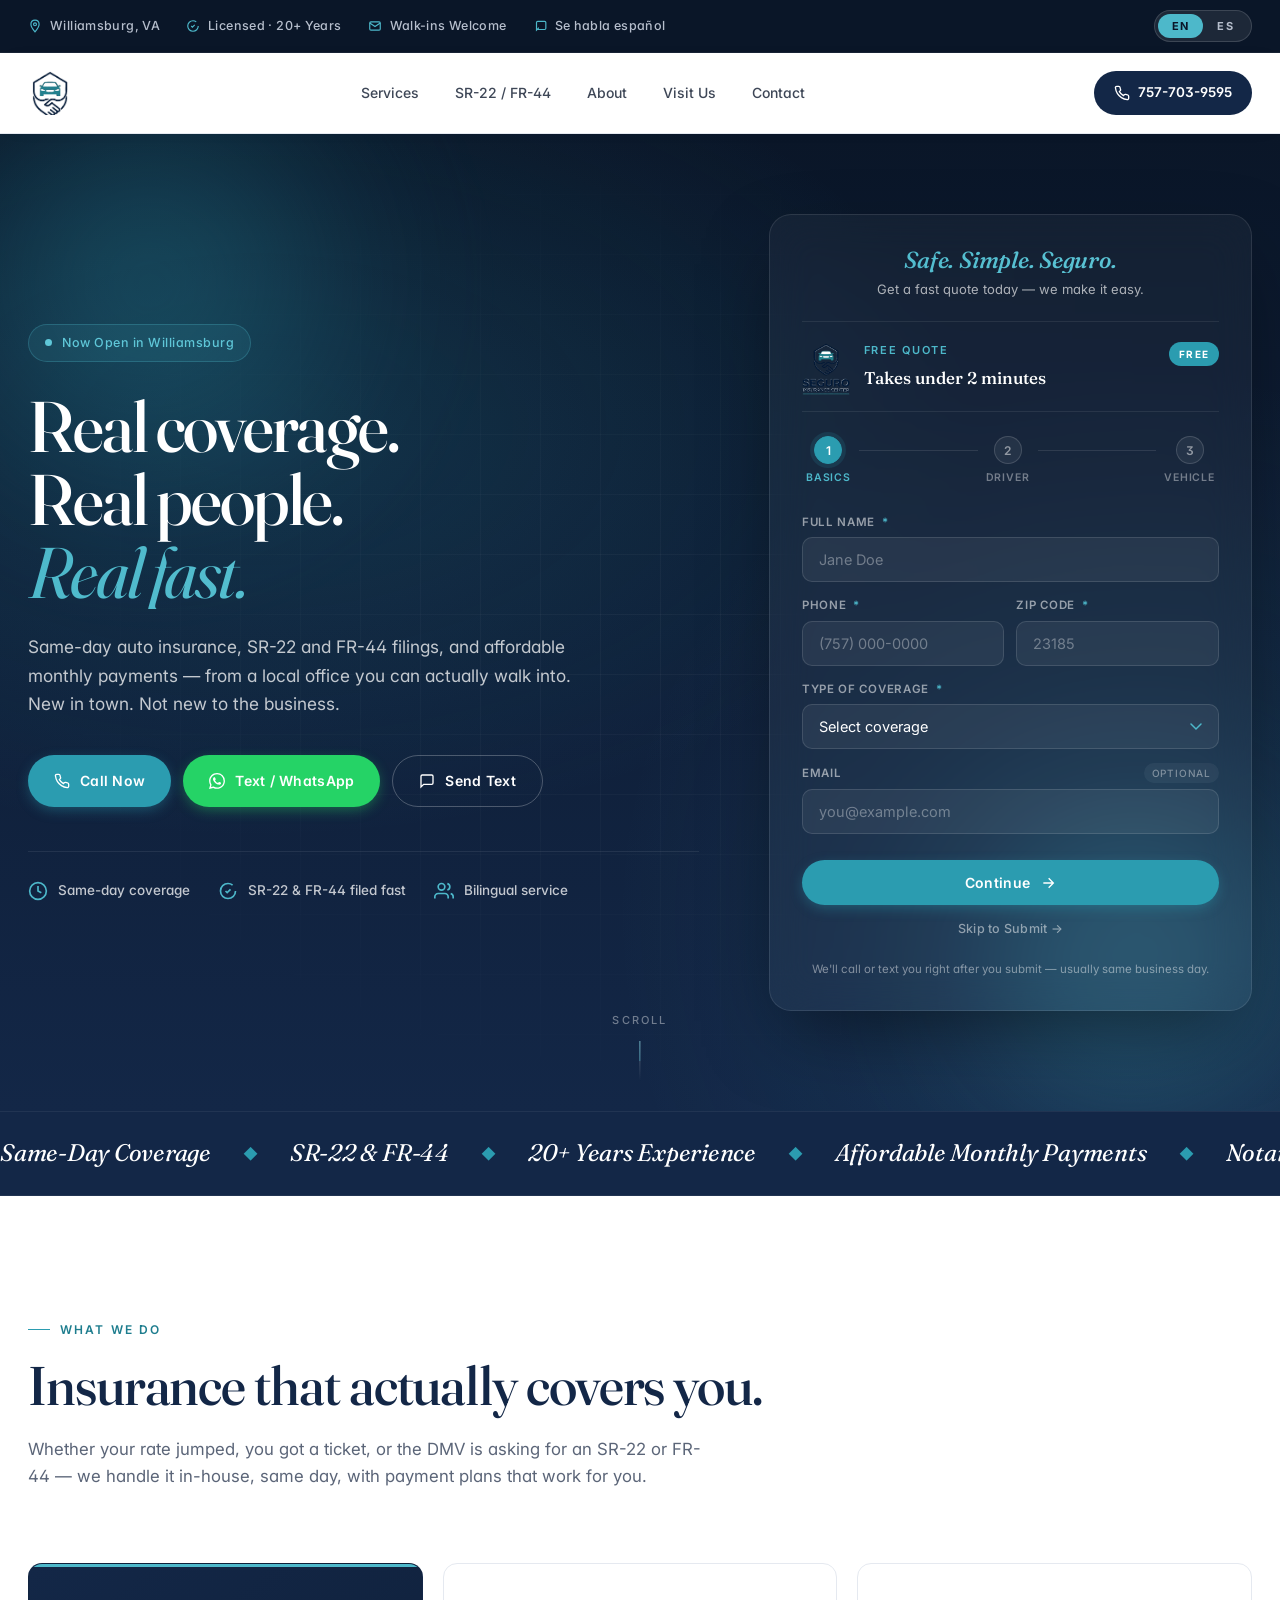
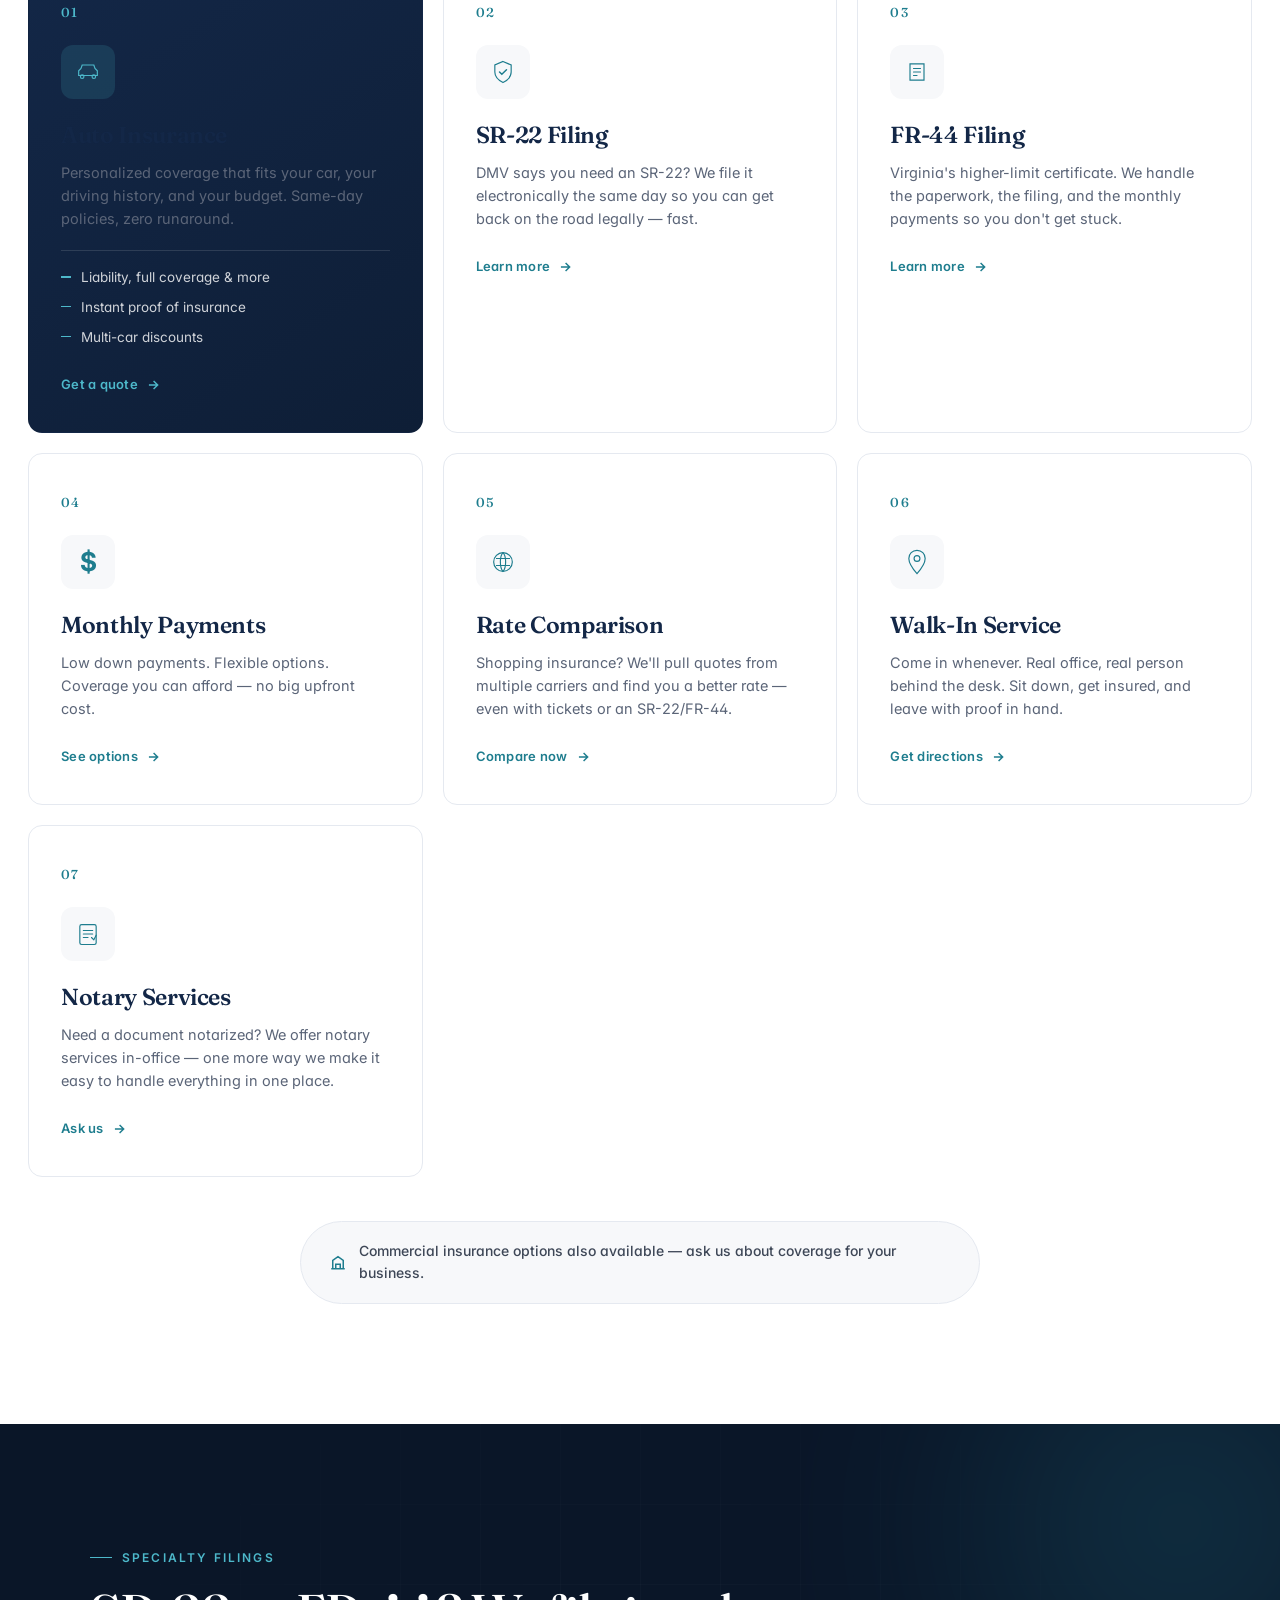
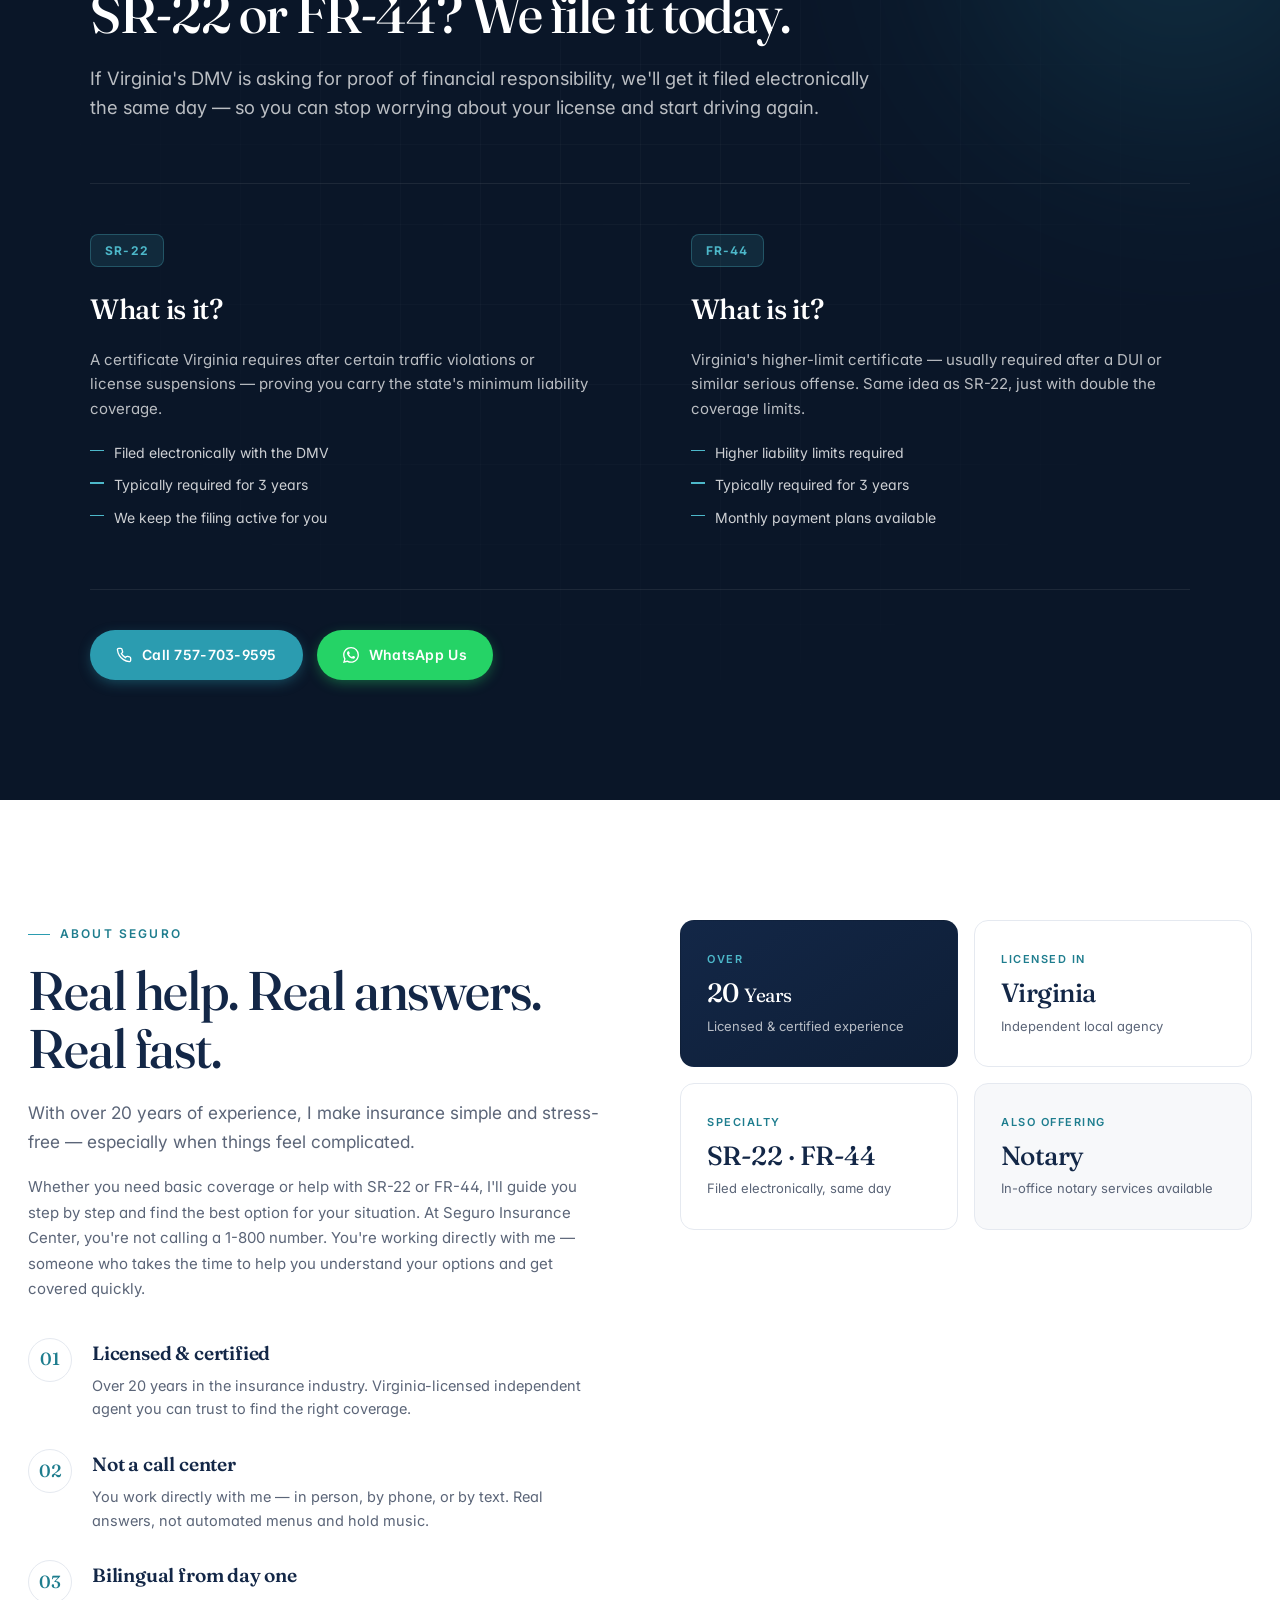
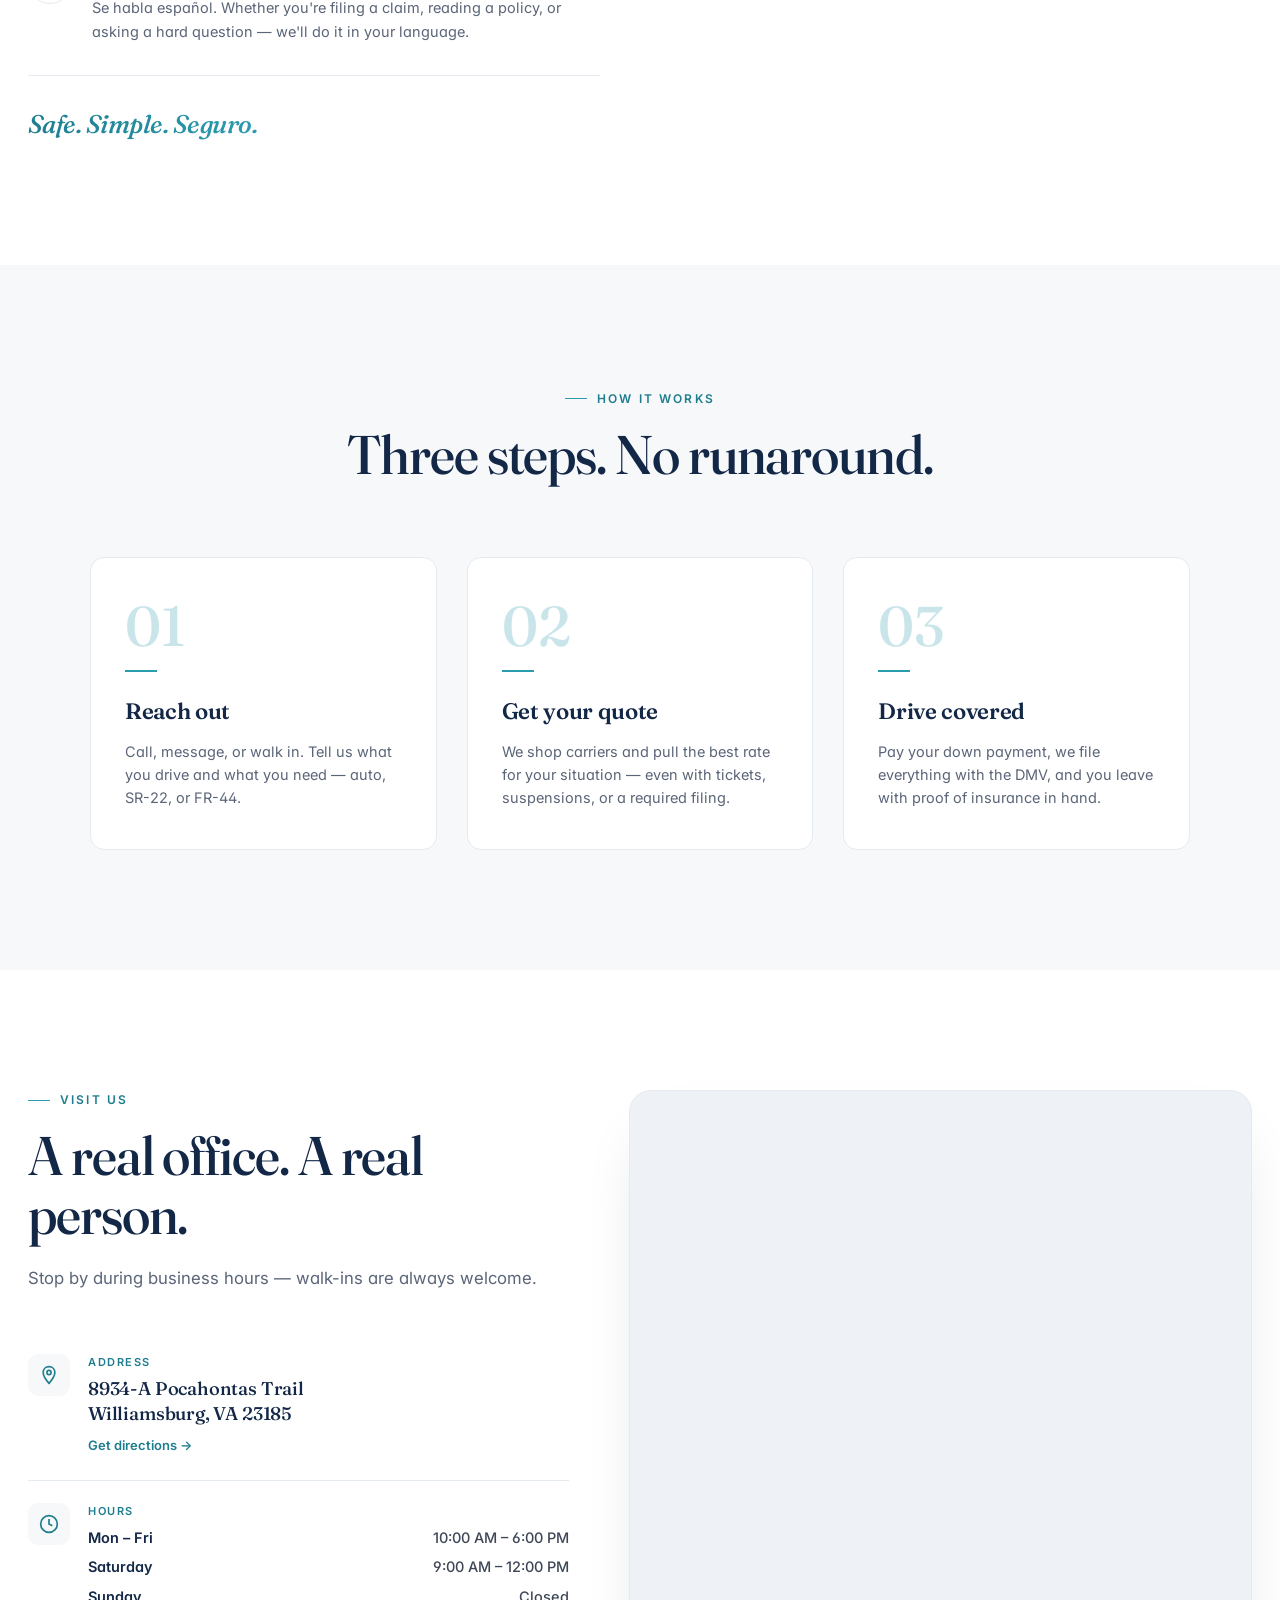
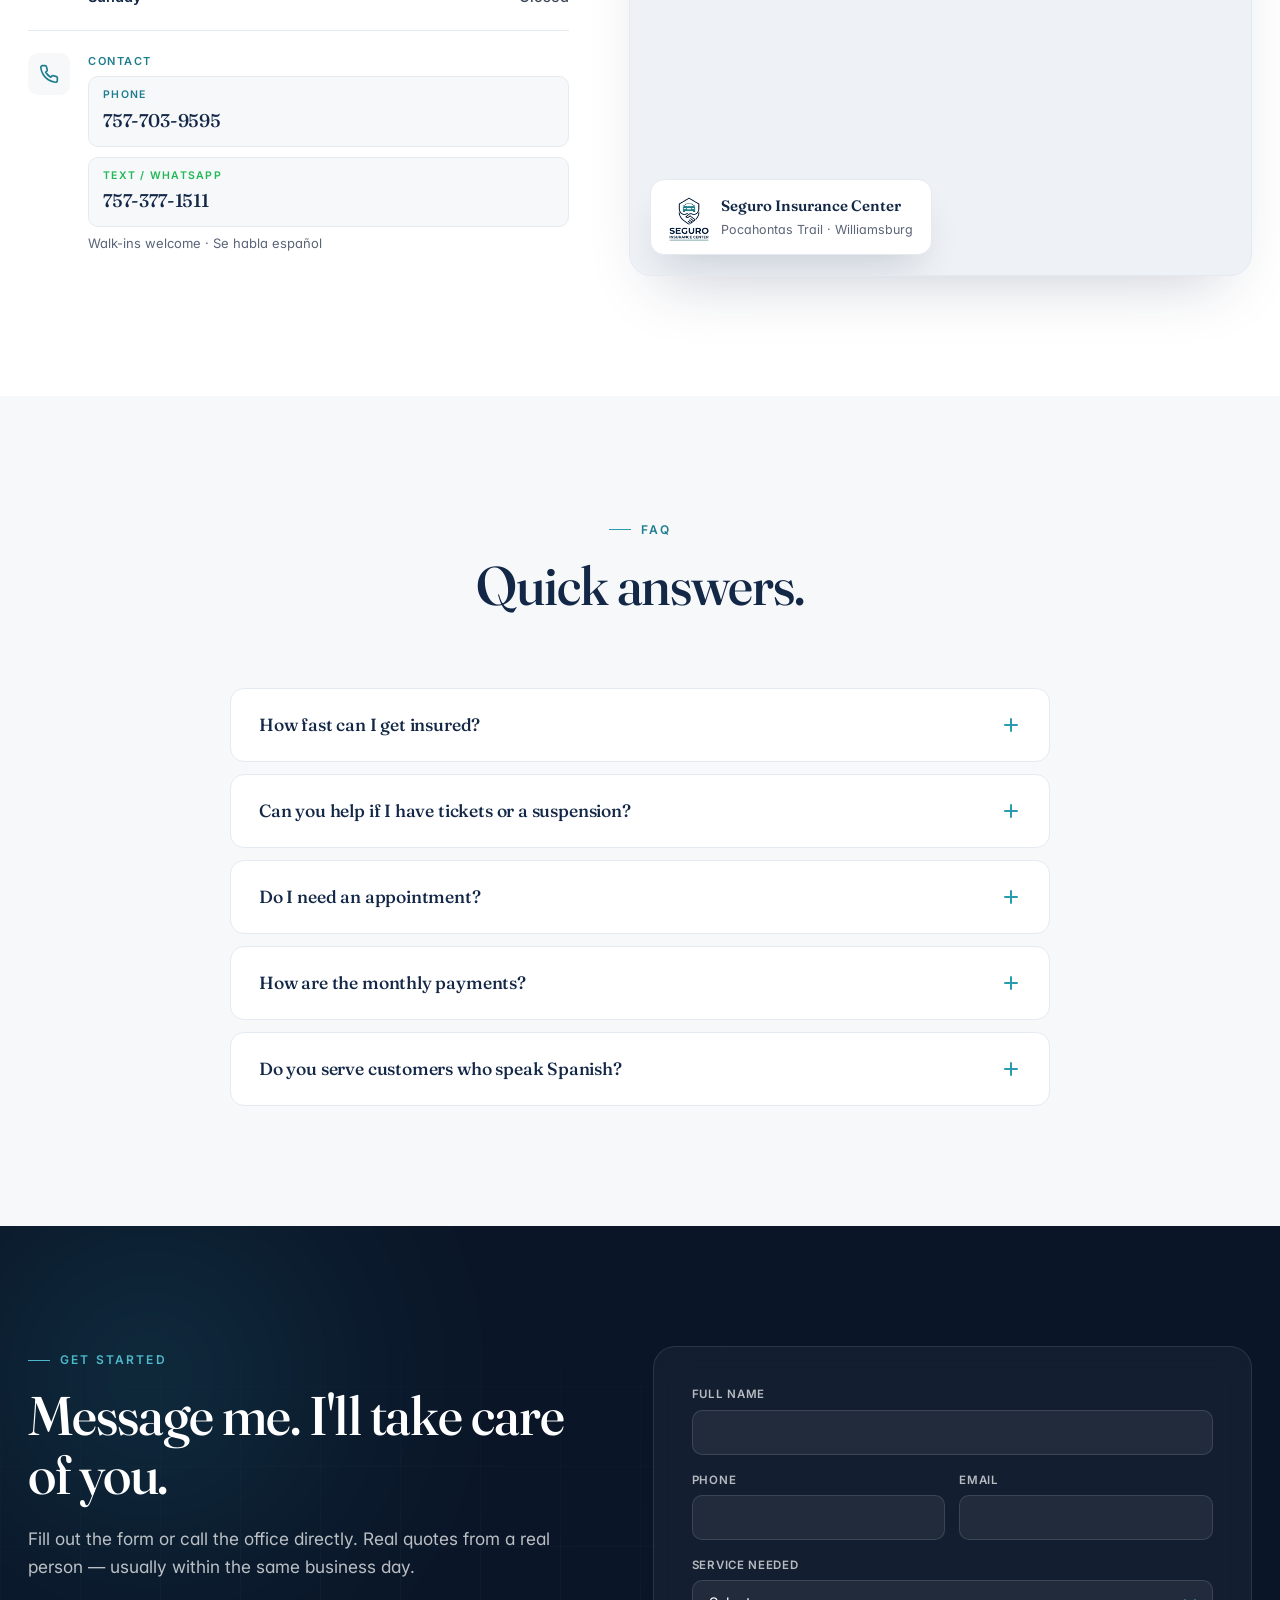
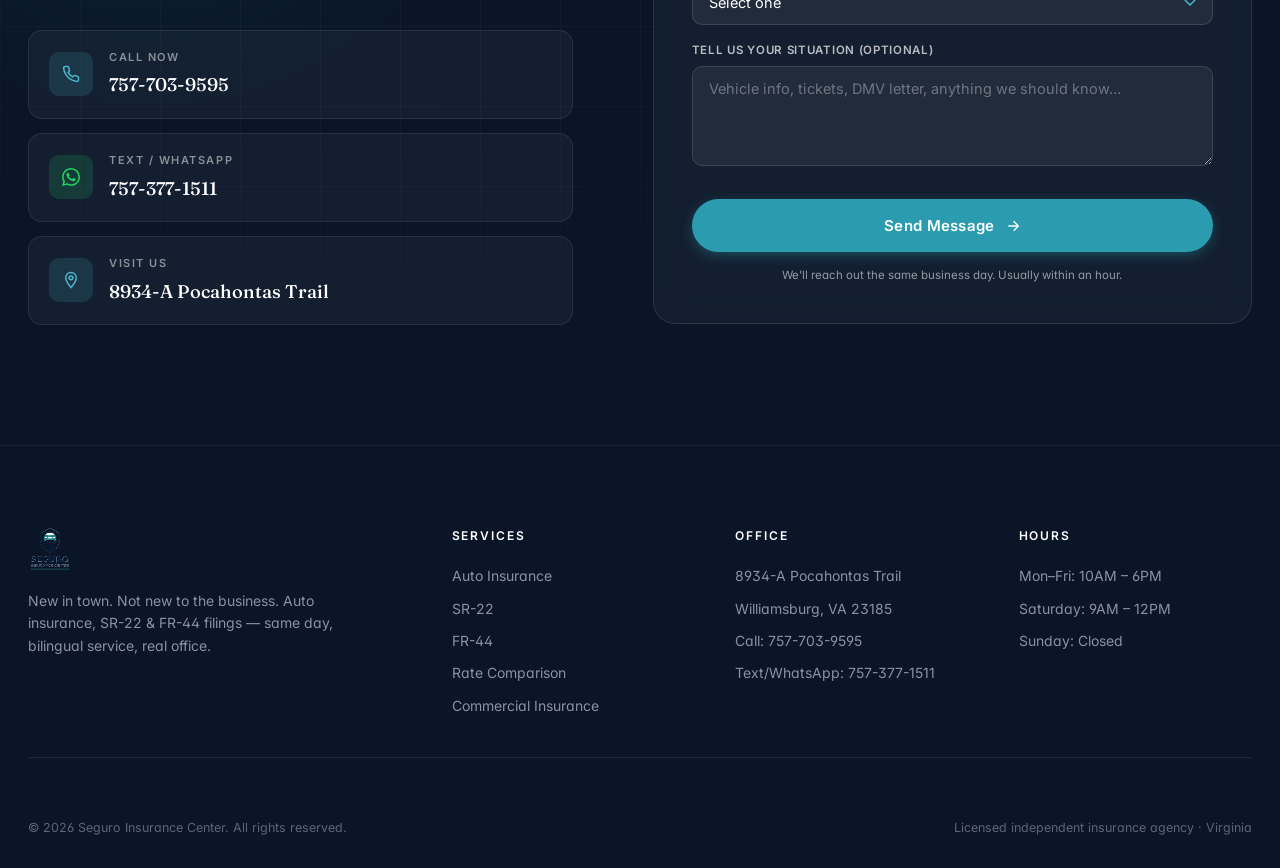
==== index.html @ 2fb7bb19 "Add files via upload" ====
<!DOCTYPE html>
<html lang="en" data-lang="en">
<head>
  <meta charset="UTF-8" />
  <meta name="viewport" content="width=device-width, initial-scale=1.0" />
  <title>Seguro Insurance Center | Williamsburg, VA — Auto Insurance, SR-22 & FR-44</title>
  <meta name="description" content="Same-day auto insurance in Williamsburg, VA. SR-22 and FR-44 filings, affordable monthly payments, bilingual service. Walk-ins welcome." />
  <link rel="preconnect" href="https://fonts.googleapis.com" />
  <link rel="preconnect" href="https://fonts.gstatic.com" crossorigin />
  <link href="https://fonts.googleapis.com/css2?family=Fraunces:opsz,wght@9..144,400;9..144,500;9..144,600;9..144,700;9..144,800&family=Inter:wght@300;400;500;600;700&display=swap" rel="stylesheet" />
  <link rel="stylesheet" href="styles.css" />
</head>
<body>

  <!-- Preloader -->
  <div class="preloader" id="preloader">
    <div class="preloader-shield">
      <img src="logo.png" alt="Seguro Insurance Center" />
    </div>
  </div>

  <!-- Top Bar -->
  <div class="topbar">
    <div class="topbar-inner">
      <div class="topbar-left">
        <span class="topbar-item">
          <svg width="14" height="14" viewBox="0 0 24 24" fill="none" stroke="currentColor" stroke-width="2"><path d="M12 2C8 2 5 5 5 9c0 5 7 13 7 13s7-8 7-13c0-4-3-7-7-7z"/><circle cx="12" cy="9" r="2.5"/></svg>
          <span data-en="Williamsburg, VA" data-es="Williamsburg, VA">Williamsburg, VA</span>
        </span>
        <span class="topbar-item topbar-hide-mobile">
          <svg width="14" height="14" viewBox="0 0 24 24" fill="none" stroke="currentColor" stroke-width="2"><path d="M9 12l2 2 4-4"/><path d="M21 12c0 5-4 9-9 9s-9-4-9-9 4-9 9-9c2 0 4 .7 5.5 2"/></svg>
          <span data-en="Licensed · 20+ Years" data-es="Licenciada · 20+ Años">Licensed · 20+ Years</span>
        </span>
        <span class="topbar-item topbar-hide-mobile">
          <svg width="14" height="14" viewBox="0 0 24 24" fill="none" stroke="currentColor" stroke-width="2"><rect x="3" y="5" width="18" height="14" rx="2"/><path d="M3 7l9 6 9-6"/></svg>
          <span data-en="Walk-ins Welcome" data-es="Atención Sin Cita">Walk-ins Welcome</span>
        </span>
        <span class="topbar-item topbar-hide-mobile">
          <svg width="14" height="14" viewBox="0 0 24 24" fill="none" stroke="currentColor" stroke-width="2"><path d="M8 10h.01M12 10h.01M16 10h.01M9 16l-3 3V6a2 2 0 012-2h12a2 2 0 012 2v10a2 2 0 01-2 2H9z"/></svg>
          <span data-en="Se habla español" data-es="English Spoken">Se habla español</span>
        </span>
      </div>
      <div class="topbar-right">
        <button class="lang-toggle" id="langToggle" aria-label="Switch language">
          <span class="lang-pill">
            <span class="lang-option active" data-lang-option="en">EN</span>
            <span class="lang-option" data-lang-option="es">ES</span>
            <span class="lang-slider"></span>
          </span>
        </button>
      </div>
    </div>
  </div>

  <!-- Navigation -->
  <nav class="nav" id="nav">
    <div class="nav-inner">
      <a href="#home" class="logo">
        <span class="logo-mark">
          <img src="logo-shield.png" alt="Seguro Insurance Center" />
        </span>
        <span class="logo-text">
          <span class="logo-primary">SEGURO</span>
          <span class="logo-secondary">INSURANCE CENTER</span>
          <span class="logo-tagline" data-en="Safe. Simple. Seguro." data-es="Seguro. Simple. Confiable.">Safe. Simple. Seguro.</span>
        </span>
      </a>

      <ul class="nav-links" id="navLinks">
        <li><a href="#services" data-en="Services" data-es="Servicios">Services</a></li>
        <li><a href="#sr22" data-en="SR-22 / FR-44" data-es="SR-22 / FR-44">SR-22 / FR-44</a></li>
        <li><a href="#about" data-en="About" data-es="Nosotros">About</a></li>
        <li><a href="#visit" data-en="Visit Us" data-es="Visítanos">Visit Us</a></li>
        <li><a href="#contact" data-en="Contact" data-es="Contacto">Contact</a></li>
      </ul>

      <div class="nav-right">
        <a href="tel:7577039595" class="nav-cta">
          <svg width="16" height="16" viewBox="0 0 24 24" fill="none" stroke="currentColor" stroke-width="2"><path d="M22 16.92v3a2 2 0 01-2.18 2 19.79 19.79 0 01-8.63-3.07 19.5 19.5 0 01-6-6 19.79 19.79 0 01-3.07-8.67A2 2 0 014.11 2h3a2 2 0 012 1.72 12.84 12.84 0 00.7 2.81 2 2 0 01-.45 2.11L8.09 9.91a16 16 0 006 6l1.27-1.27a2 2 0 012.11-.45 12.84 12.84 0 002.81.7A2 2 0 0122 16.92z"/></svg>
          <span>757-703-9595</span>
        </a>
        <button class="menu-toggle" id="menuToggle" aria-label="Toggle menu">
          <span></span><span></span><span></span>
        </button>
      </div>
    </div>
  </nav>

  <!-- Hero -->
  <section class="hero" id="home">
    <div class="hero-bg">
      <div class="hero-gradient"></div>
      <div class="hero-grid"></div>
      <div class="hero-glow hero-glow-1"></div>
      <div class="hero-glow hero-glow-2"></div>
    </div>

    <div class="hero-inner">
      <div class="hero-content">
        <div class="hero-badge reveal" data-delay="0">
          <span class="badge-dot"></span>
          <span data-en="Now Open in Williamsburg" data-es="Ya Abierto en Williamsburg">Now Open in Williamsburg</span>
        </div>

        <h1 class="hero-title reveal" data-delay="100">
          <span class="title-line" data-en="Real coverage." data-es="Cobertura real.">Real coverage.</span>
          <span class="title-line" data-en="Real people." data-es="Gente real.">Real people.</span>
          <span class="title-line title-accent" data-en="Real fast." data-es="Rápido de verdad.">Real fast.</span>
        </h1>

        <p class="hero-sub reveal" data-delay="200"
          data-en="Same-day auto insurance, SR-22 and FR-44 filings, and affordable monthly payments — from a local office you can actually walk into. New in town. Not new to the business."
          data-es="Seguro de auto el mismo día, SR-22 y FR-44, y pagos mensuales accesibles — desde una oficina local a la que puedes entrar sin cita. Nuevos en la ciudad. No nuevos en el negocio.">
          Same-day auto insurance, SR-22 and FR-44 filings, and affordable monthly payments — from a local office you can actually walk into. New in town. Not new to the business.
        </p>

        <div class="hero-actions reveal" data-delay="300">
          <a href="tel:7577039595" class="btn btn-primary">
            <svg width="16" height="16" viewBox="0 0 24 24" fill="none" stroke="currentColor" stroke-width="2"><path d="M22 16.92v3a2 2 0 01-2.18 2 19.79 19.79 0 01-8.63-3.07 19.5 19.5 0 01-6-6 19.79 19.79 0 01-3.07-8.67A2 2 0 014.11 2h3a2 2 0 012 1.72 12.84 12.84 0 00.7 2.81 2 2 0 01-.45 2.11L8.09 9.91a16 16 0 006 6l1.27-1.27a2 2 0 012.11-.45 12.84 12.84 0 002.81.7A2 2 0 0122 16.92z"/></svg>
            <span data-en="Call Now" data-es="Llámanos">Call Now</span>
          </a>
          <a href="https://wa.me/17573771511" target="_blank" rel="noopener" class="btn btn-whatsapp">
            <svg width="16" height="16" viewBox="0 0 24 24" fill="currentColor"><path d="M17.472 14.382c-.297-.149-1.758-.867-2.03-.967-.273-.099-.471-.148-.67.15-.197.297-.767.966-.94 1.164-.173.199-.347.223-.644.075-.297-.15-1.255-.463-2.39-1.475-.883-.788-1.48-1.761-1.653-2.059-.173-.297-.018-.458.13-.606.134-.133.298-.347.446-.52.149-.174.198-.298.297-.497.099-.198.05-.371-.025-.52-.075-.149-.669-1.612-.916-2.207-.242-.579-.487-.5-.669-.51a12.8 12.8 0 00-.57-.01c-.198 0-.52.074-.792.372-.272.297-1.04 1.016-1.04 2.479 0 1.462 1.065 2.875 1.213 3.074.149.198 2.096 3.2 5.077 4.487.709.306 1.262.489 1.694.625.712.227 1.36.195 1.871.118.571-.085 1.758-.719 2.006-1.413.248-.694.248-1.289.173-1.413-.074-.124-.272-.198-.57-.347m-5.421 7.403h-.004a9.87 9.87 0 01-5.031-1.378l-.361-.214-3.741.982.998-3.648-.235-.374a9.86 9.86 0 01-1.51-5.26c.001-5.45 4.436-9.884 9.888-9.884 2.64 0 5.122 1.03 6.988 2.898a9.825 9.825 0 012.893 6.994c-.003 5.45-4.437 9.884-9.885 9.884m8.413-18.297A11.815 11.815 0 0012.05 0C5.495 0 .16 5.335.157 11.892c0 2.096.547 4.142 1.588 5.945L.057 24l6.305-1.654a11.882 11.882 0 005.683 1.448h.005c6.554 0 11.89-5.335 11.893-11.893a11.821 11.821 0 00-3.48-8.413z"/></svg>
            <span data-en="Text / WhatsApp" data-es="Texto / WhatsApp">Text / WhatsApp</span>
          </a>
          <a href="sms:7573771511" class="btn btn-ghost">
            <svg width="16" height="16" viewBox="0 0 24 24" fill="none" stroke="currentColor" stroke-width="2"><path d="M21 15a2 2 0 01-2 2H7l-4 4V5a2 2 0 012-2h14a2 2 0 012 2z"/></svg>
            <span data-en="Send Text" data-es="Enviar Texto">Send Text</span>
          </a>
        </div>

        <div class="hero-trust reveal" data-delay="400">
          <div class="trust-item">
            <svg width="20" height="20" viewBox="0 0 24 24" fill="none" stroke="currentColor" stroke-width="2"><circle cx="12" cy="12" r="10"/><polyline points="12 6 12 12 16 14"/></svg>
            <span data-en="Same-day coverage" data-es="Cobertura el mismo día">Same-day coverage</span>
          </div>
          <div class="trust-item">
            <svg width="20" height="20" viewBox="0 0 24 24" fill="none" stroke="currentColor" stroke-width="2"><path d="M9 12l2 2 4-4"/><path d="M21 12c0 5-4 9-9 9s-9-4-9-9 4-9 9-9c2 0 4 .7 5.5 2"/></svg>
            <span data-en="SR-22 & FR-44 filed fast" data-es="SR-22 y FR-44 al instante">SR-22 & FR-44 filed fast</span>
          </div>
          <div class="trust-item">
            <svg width="20" height="20" viewBox="0 0 24 24" fill="none" stroke="currentColor" stroke-width="2"><path d="M17 21v-2a4 4 0 00-4-4H5a4 4 0 00-4 4v2"/><circle cx="9" cy="7" r="4"/><path d="M23 21v-2a4 4 0 00-3-3.87"/><path d="M16 3.13a4 4 0 010 7.75"/></svg>
            <span data-en="Bilingual service" data-es="Servicio bilingüe">Bilingual service</span>
          </div>
        </div>
      </div>

      <div class="hero-card reveal" data-delay="350">
        <div class="card-tagline">
          <span class="card-tagline-text" data-en="Safe. Simple. Seguro." data-es="Seguro. Simple. Confiable.">Safe. Simple. Seguro.</span>
          <span class="card-tagline-sub" data-en="Get a fast quote today — we make it easy." data-es="Cotización rápida hoy — lo hacemos fácil.">Get a fast quote today — we make it easy.</span>
        </div>

        <div class="card-header">
          <div class="card-header-left">
            <div class="card-shield">
              <img src="logo.png" alt="Seguro" />
            </div>
            <div>
              <div class="card-eyebrow" data-en="Free Quote" data-es="Cotización Gratis">Free Quote</div>
              <div class="card-title" data-en="Takes under 2 minutes" data-es="Menos de 2 minutos">Takes under 2 minutes</div>
            </div>
          </div>
          <span class="card-badge" data-en="FREE" data-es="GRATIS">FREE</span>
        </div>

        <!-- Step Indicator -->
        <div class="step-indicator">
          <div class="step-dot active" data-step="1">
            <span class="step-num">1</span>
            <span class="step-label" data-en="Basics" data-es="Básico">Basics</span>
          </div>
          <div class="step-line"></div>
          <div class="step-dot" data-step="2">
            <span class="step-num">2</span>
            <span class="step-label" data-en="Driver" data-es="Conductor">Driver</span>
          </div>
          <div class="step-line"></div>
          <div class="step-dot" data-step="3">
            <span class="step-num">3</span>
            <span class="step-label" data-en="Vehicle" data-es="Vehículo">Vehicle</span>
          </div>
        </div>

        <form class="card-form" id="quickQuote" novalidate>
          <!-- Web3Forms honeypot (must stay hidden) -->
          <input type="checkbox" name="botcheck" class="hp-field" tabindex="-1" autocomplete="off" />

          <!-- STEP 1 -->
          <div class="form-step active" data-step="1">
            <div class="form-row">
              <label>
                <span class="form-label">
                  <span data-en="Full Name" data-es="Nombre Completo">Full Name</span>
                  <span class="req">*</span>
                </span>
                <input type="text" name="name" required data-en-placeholder="Jane Doe" data-es-placeholder="Juan Pérez" placeholder="Jane Doe" />
              </label>
            </div>

            <div class="form-grid-2">
              <label>
                <span class="form-label">
                  <span data-en="Phone" data-es="Teléfono">Phone</span>
                  <span class="req">*</span>
                </span>
                <input type="tel" name="phone" required placeholder="(757) 000-0000" />
              </label>
              <label>
                <span class="form-label">
                  <span data-en="ZIP Code" data-es="Código Postal">ZIP Code</span>
                  <span class="req">*</span>
                </span>
                <input type="text" name="zip" required inputmode="numeric" maxlength="5" placeholder="23185" />
              </label>
            </div>

            <div class="form-row">
              <label>
                <span class="form-label">
                  <span data-en="Type of Coverage" data-es="Tipo de Cobertura">Type of Coverage</span>
                  <span class="req">*</span>
                </span>
                <select name="coverage" required>
                  <option value="" data-en="Select coverage" data-es="Selecciona cobertura">Select coverage</option>
                  <option value="auto" data-en="Auto Insurance" data-es="Seguro de Auto">Auto Insurance</option>
                  <option value="sr22" data-en="SR-22 Filing" data-es="Trámite SR-22">SR-22 Filing</option>
                  <option value="fr44" data-en="FR-44 Filing" data-es="Trámite FR-44">FR-44 Filing</option>
                  <option value="commercial" data-en="Commercial Insurance" data-es="Seguro Comercial">Commercial Insurance</option>
                  <option value="compare" data-en="Compare Rates" data-es="Comparar Precios">Compare Rates</option>
                </select>
              </label>
            </div>

            <div class="form-row">
              <label>
                <span class="form-label form-label-optional">
                  <span data-en="Email" data-es="Correo">Email</span>
                  <span class="opt" data-en="optional" data-es="opcional">optional</span>
                </span>
                <input type="email" name="email" placeholder="you@example.com" />
              </label>
            </div>

            <div class="form-actions">
              <button type="button" class="btn btn-primary btn-block" data-next="2">
                <span data-en="Continue" data-es="Continuar">Continue</span>
                <svg width="16" height="16" viewBox="0 0 24 24" fill="none" stroke="currentColor" stroke-width="2"><path d="M5 12h14M13 5l7 7-7 7"/></svg>
              </button>
              <button type="submit" class="btn-link" data-en="Skip to Submit →" data-es="Saltar al Final →">Skip to Submit →</button>
            </div>
          </div>

          <!-- STEP 2 -->
          <div class="form-step" data-step="2">
            <p class="step-note" data-en="Optional — helps us give you a more accurate quote." data-es="Opcional — nos ayuda a darte una cotización más precisa.">Optional — helps us give you a more accurate quote.</p>

            <div class="form-row">
              <label>
                <span class="form-label form-label-optional">
                  <span data-en="Date of Birth" data-es="Fecha de Nacimiento">Date of Birth</span>
                  <span class="opt" data-en="optional" data-es="opcional">optional</span>
                </span>
                <input type="date" name="dob" />
              </label>
            </div>

            <div class="form-row">
              <span class="form-label form-label-optional">
                <span data-en="Any tickets or accidents in the last 3 years?" data-es="¿Multas o accidentes en los últimos 3 años?">Any tickets or accidents in the last 3 years?</span>
                <span class="opt" data-en="optional" data-es="opcional">optional</span>
              </span>
              <div class="radio-group">
                <label class="radio-option">
                  <input type="radio" name="history" value="none" />
                  <span data-en="None" data-es="Ninguno">None</span>
                </label>
                <label class="radio-option">
                  <input type="radio" name="history" value="tickets" />
                  <span data-en="Tickets" data-es="Multas">Tickets</span>
                </label>
                <label class="radio-option">
                  <input type="radio" name="history" value="accident" />
                  <span data-en="Accident(s)" data-es="Accidente(s)">Accident(s)</span>
                </label>
                <label class="radio-option">
                  <input type="radio" name="history" value="both" />
                  <span data-en="Both" data-es="Ambos">Both</span>
                </label>
              </div>
            </div>

            <div class="form-actions form-actions-split">
              <button type="button" class="btn btn-ghost btn-ghost-dark" data-prev="1">
                <svg width="16" height="16" viewBox="0 0 24 24" fill="none" stroke="currentColor" stroke-width="2"><path d="M19 12H5M12 19l-7-7 7-7"/></svg>
                <span data-en="Back" data-es="Atrás">Back</span>
              </button>
              <button type="button" class="btn btn-primary" data-next="3">
                <span data-en="Continue" data-es="Continuar">Continue</span>
                <svg width="16" height="16" viewBox="0 0 24 24" fill="none" stroke="currentColor" stroke-width="2"><path d="M5 12h14M13 5l7 7-7 7"/></svg>
              </button>
            </div>
            <button type="submit" class="btn-link btn-link-center" data-en="Skip to Submit →" data-es="Saltar al Final →">Skip to Submit →</button>
          </div>

          <!-- STEP 3 -->
          <div class="form-step" data-step="3">
            <p class="step-note" data-en="Optional — if you have this ready, great. If not, we'll grab it on the call." data-es="Opcional — si lo tienes a mano, genial. Si no, lo tomamos en la llamada.">Optional — if you have this ready, great. If not, we'll grab it on the call.</p>

            <div class="form-grid-2">
              <label>
                <span class="form-label form-label-optional">
                  <span data-en="Year" data-es="Año">Year</span>
                  <span class="opt" data-en="optional" data-es="opcional">optional</span>
                </span>
                <input type="text" name="year" placeholder="2020" maxlength="4" inputmode="numeric" />
              </label>
              <label>
                <span class="form-label form-label-optional">
                  <span data-en="Make" data-es="Marca">Make</span>
                  <span class="opt" data-en="optional" data-es="opcional">optional</span>
                </span>
                <input type="text" name="make" placeholder="Toyota" />
              </label>
            </div>

            <div class="form-row">
              <label>
                <span class="form-label form-label-optional">
                  <span data-en="Model" data-es="Modelo">Model</span>
                  <span class="opt" data-en="optional" data-es="opcional">optional</span>
                </span>
                <input type="text" name="model" placeholder="Camry" />
              </label>
            </div>

            <div class="form-row">
              <label>
                <span class="form-label form-label-optional">
                  <span data-en="VIN (if preferred)" data-es="VIN (si prefieres)">VIN (if preferred)</span>
                  <span class="opt" data-en="optional" data-es="opcional">optional</span>
                </span>
                <input type="text" name="vin" placeholder="17 characters" maxlength="17" />
              </label>
            </div>

            <div class="form-row">
              <label>
                <span class="form-label form-label-optional">
                  <span data-en="Other Household Drivers" data-es="Otros Conductores del Hogar">Other Household Drivers</span>
                  <span class="opt" data-en="optional" data-es="opcional">optional</span>
                </span>
                <input type="text" name="drivers" data-en-placeholder="e.g. spouse, 2 teen drivers" data-es-placeholder="ej. esposa, 2 conductores jóvenes" placeholder="e.g. spouse, 2 teen drivers" />
              </label>
            </div>

            <div class="form-actions form-actions-split">
              <button type="button" class="btn btn-ghost btn-ghost-dark" data-prev="2">
                <svg width="16" height="16" viewBox="0 0 24 24" fill="none" stroke="currentColor" stroke-width="2"><path d="M19 12H5M12 19l-7-7 7-7"/></svg>
                <span data-en="Back" data-es="Atrás">Back</span>
              </button>
              <button type="submit" class="btn btn-primary">
                <span data-en="Send My Quote" data-es="Enviar Cotización">Send My Quote</span>
                <svg width="16" height="16" viewBox="0 0 24 24" fill="none" stroke="currentColor" stroke-width="2"><path d="M5 12h14M13 5l7 7-7 7"/></svg>
              </button>
            </div>
          </div>

          <p class="form-note" data-en="We'll call or text you right after you submit — usually same business day." data-es="Te llamamos o enviamos mensaje al instante — usualmente el mismo día hábil.">We'll call or text you right after you submit — usually same business day.</p>
        </form>
      </div>
    </div>

    <div class="hero-scroll">
      <span data-en="Scroll" data-es="Desliza">Scroll</span>
      <span class="scroll-line"></span>
    </div>
  </section>

  <!-- Marquee -->
  <div class="marquee">
    <div class="marquee-track">
      <span class="marquee-item"><span data-en="Same-Day Coverage" data-es="Cobertura El Mismo Día">Same-Day Coverage</span></span>
      <span class="marquee-dot">◆</span>
      <span class="marquee-item"><span data-en="SR-22 & FR-44" data-es="SR-22 y FR-44">SR-22 & FR-44</span></span>
      <span class="marquee-dot">◆</span>
      <span class="marquee-item"><span data-en="20+ Years Experience" data-es="20+ Años de Experiencia">20+ Years Experience</span></span>
      <span class="marquee-dot">◆</span>
      <span class="marquee-item"><span data-en="Affordable Monthly Payments" data-es="Pagos Mensuales Accesibles">Affordable Monthly Payments</span></span>
      <span class="marquee-dot">◆</span>
      <span class="marquee-item"><span data-en="Notary Services" data-es="Servicios de Notaría">Notary Services</span></span>
      <span class="marquee-dot">◆</span>
      <span class="marquee-item"><span data-en="Walk-Ins Welcome" data-es="Atención Sin Cita">Walk-Ins Welcome</span></span>
      <span class="marquee-dot">◆</span>
      <span class="marquee-item"><span data-en="Se Habla Español" data-es="Se Habla Español">Se Habla Español</span></span>
      <span class="marquee-dot">◆</span>
      <span class="marquee-item"><span data-en="Same-Day Coverage" data-es="Cobertura El Mismo Día">Same-Day Coverage</span></span>
      <span class="marquee-dot">◆</span>
      <span class="marquee-item"><span data-en="SR-22 & FR-44" data-es="SR-22 y FR-44">SR-22 & FR-44</span></span>
      <span class="marquee-dot">◆</span>
      <span class="marquee-item"><span data-en="20+ Years Experience" data-es="20+ Años de Experiencia">20+ Years Experience</span></span>
      <span class="marquee-dot">◆</span>
      <span class="marquee-item"><span data-en="Affordable Monthly Payments" data-es="Pagos Mensuales Accesibles">Affordable Monthly Payments</span></span>
      <span class="marquee-dot">◆</span>
      <span class="marquee-item"><span data-en="Notary Services" data-es="Servicios de Notaría">Notary Services</span></span>
      <span class="marquee-dot">◆</span>
      <span class="marquee-item"><span data-en="Walk-Ins Welcome" data-es="Atención Sin Cita">Walk-Ins Welcome</span></span>
      <span class="marquee-dot">◆</span>
    </div>
  </div>

  <!-- Services -->
  <section class="services" id="services">
    <div class="container">
      <div class="section-head">
        <span class="eyebrow" data-en="What We Do" data-es="Lo Que Hacemos">What We Do</span>
        <h2 class="section-title" data-en="Insurance that actually covers you." data-es="Seguro que sí te cubre.">Insurance that actually covers you.</h2>
        <p class="section-sub"
          data-en="Whether your rate jumped, you got a ticket, or the DMV is asking for an SR-22 or FR-44 — we handle it in-house, same day, with payment plans that work for you."
          data-es="Si te subió el precio, te dieron una multa, o el DMV te pide un SR-22 o FR-44 — lo hacemos aquí mismo, el mismo día, con planes de pago que te funcionan.">
          Whether your rate jumped, you got a ticket, or the DMV is asking for an SR-22 or FR-44 — we handle it in-house, same day, with payment plans that work for you.
        </p>
      </div>

      <div class="services-grid">
        <article class="service-card service-card-featured">
          <div class="service-number">01</div>
          <div class="service-icon">
            <svg viewBox="0 0 48 48" fill="none"><path d="M8 30 L8 22 L12 18 L14 12 L34 12 L36 18 L40 22 L40 30 Z" stroke="currentColor" stroke-width="2" fill="none"/><circle cx="14" cy="32" r="3" stroke="currentColor" stroke-width="2"/><circle cx="34" cy="32" r="3" stroke="currentColor" stroke-width="2"/></svg>
          </div>
          <h3 data-en="Auto Insurance" data-es="Seguro de Auto">Auto Insurance</h3>
          <p data-en="Personalized coverage that fits your car, your driving history, and your budget. Same-day policies, zero runaround." data-es="Cobertura personalizada para tu auto, tu historial y tu presupuesto. Pólizas el mismo día, sin vueltas.">Personalized coverage that fits your car, your driving history, and your budget. Same-day policies, zero runaround.</p>
          <ul class="service-list">
            <li data-en="Liability, full coverage & more" data-es="Responsabilidad, cobertura completa y más">Liability, full coverage & more</li>
            <li data-en="Instant proof of insurance" data-es="Comprobante al instante">Instant proof of insurance</li>
            <li data-en="Multi-car discounts" data-es="Descuentos por varios autos">Multi-car discounts</li>
          </ul>
          <a href="#contact" class="service-link">
            <span data-en="Get a quote" data-es="Cotizar">Get a quote</span>
            <svg width="14" height="14" viewBox="0 0 24 24" fill="none" stroke="currentColor" stroke-width="2.5"><path d="M5 12h14M13 5l7 7-7 7"/></svg>
          </a>
        </article>

        <article class="service-card">
          <div class="service-number">02</div>
          <div class="service-icon">
            <svg viewBox="0 0 48 48" fill="none"><path d="M24 6 L38 12 V24 C38 32 32 38 24 42 C16 38 10 32 10 24 V12 Z" stroke="currentColor" stroke-width="2" fill="none"/><path d="M18 24 L22 28 L30 20" stroke="currentColor" stroke-width="2.5" stroke-linecap="round"/></svg>
          </div>
          <h3 data-en="SR-22 Filing" data-es="Trámite SR-22">SR-22 Filing</h3>
          <p data-en="DMV says you need an SR-22? We file it electronically the same day so you can get back on the road legally — fast." data-es="¿El DMV te pide un SR-22? Lo tramitamos electrónicamente el mismo día para que vuelvas a manejar legal — rápido.">DMV says you need an SR-22? We file it electronically the same day so you can get back on the road legally — fast.</p>
          <a href="#sr22" class="service-link">
            <span data-en="Learn more" data-es="Más info">Learn more</span>
            <svg width="14" height="14" viewBox="0 0 24 24" fill="none" stroke="currentColor" stroke-width="2.5"><path d="M5 12h14M13 5l7 7-7 7"/></svg>
          </a>
        </article>

        <article class="service-card">
          <div class="service-number">03</div>
          <div class="service-icon">
            <svg viewBox="0 0 48 48" fill="none"><path d="M12 10 H36 V38 H12 Z" stroke="currentColor" stroke-width="2" fill="none"/><path d="M18 18 H30 M18 24 H30 M18 30 H24" stroke="currentColor" stroke-width="2" stroke-linecap="round"/></svg>
          </div>
          <h3 data-en="FR-44 Filing" data-es="Trámite FR-44">FR-44 Filing</h3>
          <p data-en="Virginia's higher-limit certificate. We handle the paperwork, the filing, and the monthly payments so you don't get stuck." data-es="El certificado de límites más altos de Virginia. Nos encargamos de los papeles, el trámite y los pagos mensuales para que no te atrases.">Virginia's higher-limit certificate. We handle the paperwork, the filing, and the monthly payments so you don't get stuck.</p>
          <a href="#sr22" class="service-link">
            <span data-en="Learn more" data-es="Más info">Learn more</span>
            <svg width="14" height="14" viewBox="0 0 24 24" fill="none" stroke="currentColor" stroke-width="2.5"><path d="M5 12h14M13 5l7 7-7 7"/></svg>
          </a>
        </article>

        <article class="service-card">
          <div class="service-number">04</div>
          <div style="width:54px;height:54px;background:#f7f8fa;border-radius:12px;display:flex;align-items:center;justify-content:center;margin-bottom:22px;font-family:'Inter',sans-serif;font-size:26px;font-weight:700;color:#1E7D8E;">$</div>
          <h3 data-en="Monthly Payments" data-es="Pagos Mensuales">Monthly Payments</h3>
          <p data-en="Low down payments. Flexible options. Coverage you can afford — no big upfront cost." data-es="Enganches bajos. Opciones flexibles. Cobertura que puedes pagar — sin costo inicial grande.">Low down payments. Flexible options. Coverage you can afford — no big upfront cost.</p>
          <a href="#contact" class="service-link">
            <span data-en="See options" data-es="Ver opciones">See options</span>
            <svg width="14" height="14" viewBox="0 0 24 24" fill="none" stroke="currentColor" stroke-width="2.5"><path d="M5 12h14M13 5l7 7-7 7"/></svg>
          </a>
        </article>

        <article class="service-card">
          <div class="service-number">05</div>
          <div class="service-icon">
            <svg viewBox="0 0 48 48" fill="none"><circle cx="24" cy="24" r="16" stroke="currentColor" stroke-width="2" fill="none"/><path d="M12 18 H36 M12 30 H36 M24 8 C18 14 18 34 24 40 C30 34 30 14 24 8" stroke="currentColor" stroke-width="2" fill="none"/></svg>
          </div>
          <h3 data-en="Rate Comparison" data-es="Comparar Precios">Rate Comparison</h3>
          <p data-en="Shopping insurance? We'll pull quotes from multiple carriers and find you a better rate — even with tickets or an SR-22/FR-44." data-es="¿Buscando seguro? Comparamos varias compañías y te conseguimos mejor precio — aunque tengas multas o SR-22/FR-44.">Shopping insurance? We'll pull quotes from multiple carriers and find you a better rate — even with tickets or an SR-22/FR-44.</p>
          <a href="#contact" class="service-link">
            <span data-en="Compare now" data-es="Comparar">Compare now</span>
            <svg width="14" height="14" viewBox="0 0 24 24" fill="none" stroke="currentColor" stroke-width="2.5"><path d="M5 12h14M13 5l7 7-7 7"/></svg>
          </a>
        </article>

        <article class="service-card">
          <div class="service-number">06</div>
          <div class="service-icon">
            <svg viewBox="0 0 48 48" fill="none"><path d="M24 4 C16 4 10 10 10 18 C10 28 24 44 24 44 C24 44 38 28 38 18 C38 10 32 4 24 4 Z" stroke="currentColor" stroke-width="2" fill="none"/><circle cx="24" cy="18" r="5" stroke="currentColor" stroke-width="2"/></svg>
          </div>
          <h3 data-en="Walk-In Service" data-es="Servicio Sin Cita">Walk-In Service</h3>
          <p data-en="Come in whenever. Real office, real person behind the desk. Sit down, get insured, and leave with proof in hand." data-es="Ven cuando quieras. Oficina real, persona real atendiendo. Siéntate, asegúrate y sal con comprobante en mano.">Come in whenever. Real office, real person behind the desk. Sit down, get insured, and leave with proof in hand.</p>
          <a href="#visit" class="service-link">
            <span data-en="Get directions" data-es="Cómo llegar">Get directions</span>
            <svg width="14" height="14" viewBox="0 0 24 24" fill="none" stroke="currentColor" stroke-width="2.5"><path d="M5 12h14M13 5l7 7-7 7"/></svg>
          </a>
        </article>
        <article class="service-card">
          <div class="service-number">07</div>
          <div class="service-icon">
            <svg viewBox="0 0 48 48" fill="none"><rect x="10" y="8" width="28" height="34" rx="3" stroke="currentColor" stroke-width="2" fill="none"/><path d="M16 18 H32 M16 24 H32 M16 30 H24" stroke="currentColor" stroke-width="2" stroke-linecap="round"/><path d="M30 30 L34 34 L38 26" stroke="currentColor" stroke-width="2" stroke-linecap="round" stroke-linejoin="round"/></svg>
          </div>
          <h3 data-en="Notary Services" data-es="Servicios de Notaría">Notary Services</h3>
          <p data-en="Need a document notarized? We offer notary services in-office — one more way we make it easy to handle everything in one place." data-es="¿Necesitas notarizar un documento? Ofrecemos servicios de notaría en la oficina — una forma más de facilitarte todo en un solo lugar.">Need a document notarized? We offer notary services in-office — one more way we make it easy to handle everything in one place.</p>
          <a href="#contact" class="service-link">
            <span data-en="Ask us" data-es="Pregúntanos">Ask us</span>
            <svg width="14" height="14" viewBox="0 0 24 24" fill="none" stroke="currentColor" stroke-width="2.5"><path d="M5 12h14M13 5l7 7-7 7"/></svg>
          </a>
        </article>
      </div>

      <div class="services-note">
        <svg width="18" height="18" viewBox="0 0 24 24" fill="none" stroke="currentColor" stroke-width="2"><path d="M3 21h18M5 21V10l7-5 7 5v11M9 21v-6h6v6"/></svg>
        <span data-en="Commercial insurance options also available — ask us about coverage for your business." data-es="También ofrecemos seguro comercial — pregúntanos por la cobertura para tu negocio.">Commercial insurance options also available — ask us about coverage for your business.</span>
      </div>
    </div>
  </section>

  <!-- SR-22 / FR-44 Deep Dive -->
  <section class="sr22" id="sr22">
    <div class="sr22-bg">
      <div class="sr22-grid"></div>
    </div>
    <div class="container">
      <div class="sr22-inner">
        <div class="sr22-content">
          <span class="eyebrow eyebrow-light" data-en="Specialty Filings" data-es="Trámites Especiales">Specialty Filings</span>
          <h2 class="section-title section-title-light"
            data-en="SR-22 or FR-44? We file it today."
            data-es="¿SR-22 o FR-44? Lo tramitamos hoy.">
            SR-22 or FR-44? We file it today.
          </h2>
          <p class="sr22-lead"
            data-en="If Virginia's DMV is asking for proof of financial responsibility, we'll get it filed electronically the same day — so you can stop worrying about your license and start driving again."
            data-es="Si el DMV de Virginia te pide comprobante de responsabilidad financiera, lo tramitamos electrónicamente el mismo día — para que dejes de preocuparte por tu licencia y vuelvas a manejar.">
            If Virginia's DMV is asking for proof of financial responsibility, we'll get it filed electronically the same day — so you can stop worrying about your license and start driving again.
          </p>

          <div class="sr22-split">
            <div class="sr22-col">
              <div class="sr22-col-tag">SR-22</div>
              <h3 data-en="What is it?" data-es="¿Qué es?">What is it?</h3>
              <p data-en="A certificate Virginia requires after certain traffic violations or license suspensions — proving you carry the state's minimum liability coverage." data-es="Un certificado que Virginia requiere después de ciertas infracciones o suspensiones de licencia — que prueba que tienes la cobertura mínima del estado.">A certificate Virginia requires after certain traffic violations or license suspensions — proving you carry the state's minimum liability coverage.</p>
              <ul class="sr22-list">
                <li data-en="Filed electronically with the DMV" data-es="Tramitado electrónicamente con el DMV">Filed electronically with the DMV</li>
                <li data-en="Typically required for 3 years" data-es="Usualmente requerido por 3 años">Typically required for 3 years</li>
                <li data-en="We keep the filing active for you" data-es="Mantenemos el trámite activo por ti">We keep the filing active for you</li>
              </ul>
            </div>

            <div class="sr22-divider"></div>

            <div class="sr22-col">
              <div class="sr22-col-tag">FR-44</div>
              <h3 data-en="What is it?" data-es="¿Qué es?">What is it?</h3>
              <p data-en="Virginia's higher-limit certificate — usually required after a DUI or similar serious offense. Same idea as SR-22, just with double the coverage limits." data-es="El certificado de Virginia con límites más altos — usualmente requerido después de un DUI u ofensa similar. Misma idea que el SR-22, con el doble de cobertura.">Virginia's higher-limit certificate — usually required after a DUI or similar serious offense. Same idea as SR-22, just with double the coverage limits.</p>
              <ul class="sr22-list">
                <li data-en="Higher liability limits required" data-es="Se requieren límites más altos">Higher liability limits required</li>
                <li data-en="Typically required for 3 years" data-es="Usualmente requerido por 3 años">Typically required for 3 years</li>
                <li data-en="Monthly payment plans available" data-es="Planes de pago mensual disponibles">Monthly payment plans available</li>
              </ul>
            </div>
          </div>

          <div class="sr22-cta">
            <a href="tel:7577039595" class="btn btn-primary">
              <svg width="16" height="16" viewBox="0 0 24 24" fill="none" stroke="currentColor" stroke-width="2"><path d="M22 16.92v3a2 2 0 01-2.18 2 19.79 19.79 0 01-8.63-3.07 19.5 19.5 0 01-6-6 19.79 19.79 0 01-3.07-8.67A2 2 0 014.11 2h3a2 2 0 012 1.72 12.84 12.84 0 00.7 2.81 2 2 0 01-.45 2.11L8.09 9.91a16 16 0 006 6l1.27-1.27a2 2 0 012.11-.45 12.84 12.84 0 002.81.7A2 2 0 0122 16.92z"/></svg>
              <span data-en="Call 757-703-9595" data-es="Llama 757-703-9595">Call 757-703-9595</span>
            </a>
            <a href="https://wa.me/17573771511" target="_blank" rel="noopener" class="btn btn-whatsapp">
              <svg width="16" height="16" viewBox="0 0 24 24" fill="currentColor"><path d="M17.472 14.382c-.297-.149-1.758-.867-2.03-.967-.273-.099-.471-.148-.67.15-.197.297-.767.966-.94 1.164-.173.199-.347.223-.644.075-.297-.15-1.255-.463-2.39-1.475-.883-.788-1.48-1.761-1.653-2.059-.173-.297-.018-.458.13-.606.134-.133.298-.347.446-.52.149-.174.198-.298.297-.497.099-.198.05-.371-.025-.52-.075-.149-.669-1.612-.916-2.207-.242-.579-.487-.5-.669-.51a12.8 12.8 0 00-.57-.01c-.198 0-.52.074-.792.372-.272.297-1.04 1.016-1.04 2.479 0 1.462 1.065 2.875 1.213 3.074.149.198 2.096 3.2 5.077 4.487.709.306 1.262.489 1.694.625.712.227 1.36.195 1.871.118.571-.085 1.758-.719 2.006-1.413.248-.694.248-1.289.173-1.413-.074-.124-.272-.198-.57-.347m-5.421 7.403h-.004a9.87 9.87 0 01-5.031-1.378l-.361-.214-3.741.982.998-3.648-.235-.374a9.86 9.86 0 01-1.51-5.26c.001-5.45 4.436-9.884 9.888-9.884 2.64 0 5.122 1.03 6.988 2.898a9.825 9.825 0 012.893 6.994c-.003 5.45-4.437 9.884-9.885 9.884m8.413-18.297A11.815 11.815 0 0012.05 0C5.495 0 .16 5.335.157 11.892c0 2.096.547 4.142 1.588 5.945L.057 24l6.305-1.654a11.882 11.882 0 005.683 1.448h.005c6.554 0 11.89-5.335 11.893-11.893a11.821 11.821 0 00-3.48-8.413z"/></svg>
              <span data-en="WhatsApp Us" data-es="WhatsApp">WhatsApp Us</span>
            </a>
          </div>
        </div>
      </div>
    </div>
  </section>

  <!-- About / Why Us -->
  <section class="about" id="about">
    <div class="container">
      <div class="about-grid">
        <div class="about-left">
          <span class="eyebrow" data-en="About Seguro" data-es="Sobre Seguro">About Seguro</span>
          <h2 class="section-title"
            data-en="Real help. Real answers. Real fast."
            data-es="Ayuda real. Respuestas reales. Rápido de verdad.">
            Real help. Real answers. Real fast.
          </h2>

          <p class="about-lead"
            data-en="With over 20 years of experience, I make insurance simple and stress-free — especially when things feel complicated."
            data-es="Con más de 20 años de experiencia, hago el seguro simple y sin estrés — especialmente cuando las cosas se sienten complicadas.">
            With over 20 years of experience, I make insurance simple and stress-free — especially when things feel complicated.
          </p>

          <p class="about-body"
            data-en="Whether you need basic coverage or help with SR-22 or FR-44, I'll guide you step by step and find the best option for your situation. At Seguro Insurance Center, you're not calling a 1-800 number. You're working directly with me — someone who takes the time to help you understand your options and get covered quickly."
            data-es="Ya sea cobertura básica o ayuda con SR-22 o FR-44, te guío paso a paso y encuentro la mejor opción para tu situación. En Seguro Insurance Center no llamas a un 1-800. Trabajas directamente conmigo — alguien que se toma el tiempo de explicarte tus opciones y asegurarte rápido.">
            Whether you need basic coverage or help with SR-22 or FR-44, I'll guide you step by step and find the best option for your situation. At Seguro Insurance Center, you're not calling a 1-800 number. You're working directly with me — someone who takes the time to help you understand your options and get covered quickly.
          </p>

          <div class="about-points">
            <div class="about-point">
              <div class="about-point-num">01</div>
              <div>
                <h4 data-en="Licensed & certified" data-es="Licenciada y certificada">Licensed & certified</h4>
                <p data-en="Over 20 years in the insurance industry. Virginia-licensed independent agent you can trust to find the right coverage." data-es="Más de 20 años en la industria del seguro. Agente independiente licenciada en Virginia en quien puedes confiar.">Over 20 years in the insurance industry. Virginia-licensed independent agent you can trust to find the right coverage.</p>
              </div>
            </div>
            <div class="about-point">
              <div class="about-point-num">02</div>
              <div>
                <h4 data-en="Not a call center" data-es="No somos un call center">Not a call center</h4>
                <p data-en="You work directly with me — in person, by phone, or by text. Real answers, not automated menus and hold music." data-es="Trabajas directamente conmigo — en persona, por teléfono o por texto. Respuestas reales, no menús automatizados.">You work directly with me — in person, by phone, or by text. Real answers, not automated menus and hold music.</p>
              </div>
            </div>
            <div class="about-point">
              <div class="about-point-num">03</div>
              <div>
                <h4 data-en="Bilingual from day one" data-es="Bilingüe desde el primer día">Bilingual from day one</h4>
                <p data-en="Se habla español. Whether you're filing a claim, reading a policy, or asking a hard question — we'll do it in your language." data-es="Se habla español. Ya sea una reclamación, leer una póliza, o una pregunta difícil — lo hacemos en tu idioma.">Se habla español. Whether you're filing a claim, reading a policy, or asking a hard question — we'll do it in your language.</p>
              </div>
            </div>
          </div>

          <div class="about-tagline">
            <span data-en="Safe. Simple. Seguro." data-es="Seguro. Simple. Confiable.">Safe. Simple. Seguro.</span>
          </div>
        </div>

        <div class="about-right">
          <div class="about-stat-card about-stat-card-1">
            <div class="stat-label" data-en="Over" data-es="Más de">Over</div>
            <div class="stat-value">20 <span class="stat-value-unit" data-en="Years" data-es="Años">Years</span></div>
            <div class="stat-note" data-en="Licensed & certified experience" data-es="Experiencia licenciada y certificada">Licensed & certified experience</div>
          </div>
          <div class="about-stat-card about-stat-card-2">
            <div class="stat-label" data-en="Licensed in" data-es="Licenciada en">Licensed in</div>
            <div class="stat-value">Virginia</div>
            <div class="stat-note" data-en="Independent local agency" data-es="Agencia local independiente">Independent local agency</div>
          </div>
          <div class="about-stat-card about-stat-card-3">
            <div class="stat-label" data-en="Specialty" data-es="Especialidad">Specialty</div>
            <div class="stat-value">SR-22 · FR-44</div>
            <div class="stat-note" data-en="Filed electronically, same day" data-es="Tramitado electrónicamente, el mismo día">Filed electronically, same day</div>
          </div>
          <div class="about-stat-card about-stat-card-4">
            <div class="stat-label" data-en="Also Offering" data-es="También Ofrecemos">Also Offering</div>
            <div class="stat-value" data-en="Notary" data-es="Notaría">Notary</div>
            <div class="stat-note" data-en="In-office notary services available" data-es="Servicios de notaría disponibles en oficina">In-office notary services available</div>
          </div>
        </div>
      </div>
    </div>
  </section>

  <!-- Process -->
  <section class="process">
    <div class="container">
      <div class="section-head section-head-center">
        <span class="eyebrow" data-en="How It Works" data-es="Cómo Funciona">How It Works</span>
        <h2 class="section-title"
          data-en="Three steps. No runaround."
          data-es="Tres pasos. Sin vueltas.">
          Three steps. No runaround.
        </h2>
      </div>

      <div class="process-grid">
        <div class="process-step">
          <div class="process-num">01</div>
          <div class="process-line"></div>
          <h3 data-en="Reach out" data-es="Contáctanos">Reach out</h3>
          <p data-en="Call, message, or walk in. Tell us what you drive and what you need — auto, SR-22, or FR-44." data-es="Llámanos, mándanos mensaje, o pasa por la oficina. Dinos qué manejas y qué necesitas — auto, SR-22, o FR-44.">Call, message, or walk in. Tell us what you drive and what you need — auto, SR-22, or FR-44.</p>
        </div>
        <div class="process-step">
          <div class="process-num">02</div>
          <div class="process-line"></div>
          <h3 data-en="Get your quote" data-es="Recibe tu cotización">Get your quote</h3>
          <p data-en="We shop carriers and pull the best rate for your situation — even with tickets, suspensions, or a required filing." data-es="Comparamos aseguradoras y te conseguimos el mejor precio — aunque tengas multas, suspensiones, o un trámite requerido.">We shop carriers and pull the best rate for your situation — even with tickets, suspensions, or a required filing.</p>
        </div>
        <div class="process-step">
          <div class="process-num">03</div>
          <div class="process-line"></div>
          <h3 data-en="Drive covered" data-es="Maneja asegurado">Drive covered</h3>
          <p data-en="Pay your down payment, we file everything with the DMV, and you leave with proof of insurance in hand." data-es="Paga el enganche, tramitamos todo con el DMV, y sales con el comprobante en mano.">Pay your down payment, we file everything with the DMV, and you leave with proof of insurance in hand.</p>
        </div>
      </div>
    </div>
  </section>

  <!-- Visit Us / Map -->
  <section class="visit" id="visit">
    <div class="container">
      <div class="visit-grid">
        <div class="visit-info">
          <span class="eyebrow" data-en="Visit Us" data-es="Visítanos">Visit Us</span>
          <h2 class="section-title"
            data-en="A real office. A real person."
            data-es="Una oficina real. Una persona real.">
            A real office. A real person.
          </h2>
          <p class="visit-lead" data-en="Stop by during business hours — walk-ins are always welcome." data-es="Pasa durante el horario de atención — la atención sin cita siempre es bienvenida.">Stop by during business hours — walk-ins are always welcome.</p>

          <div class="visit-block">
            <div class="visit-icon">
              <svg width="20" height="20" viewBox="0 0 24 24" fill="none" stroke="currentColor" stroke-width="2"><path d="M12 2C8 2 5 5 5 9c0 5 7 13 7 13s7-8 7-13c0-4-3-7-7-7z"/><circle cx="12" cy="9" r="2.5"/></svg>
            </div>
            <div>
              <div class="visit-label" data-en="Address" data-es="Dirección">Address</div>
              <div class="visit-text">8934-A Pocahontas Trail<br/>Williamsburg, VA 23185</div>
              <a href="https://maps.google.com/?q=8934-A+Pocahontas+Trail+Williamsburg+VA+23185" target="_blank" rel="noopener" class="visit-link" data-en="Get directions →" data-es="Cómo llegar →">Get directions →</a>
            </div>
          </div>

          <div class="visit-block">
            <div class="visit-icon">
              <svg width="20" height="20" viewBox="0 0 24 24" fill="none" stroke="currentColor" stroke-width="2"><circle cx="12" cy="12" r="10"/><polyline points="12 6 12 12 16 14"/></svg>
            </div>
            <div>
              <div class="visit-label" data-en="Hours" data-es="Horario">Hours</div>
              <div class="visit-hours">
                <div><span data-en="Mon – Fri" data-es="Lun – Vie">Mon – Fri</span><span>10:00 AM – 6:00 PM</span></div>
                <div><span data-en="Saturday" data-es="Sábado">Saturday</span><span>9:00 AM – 12:00 PM</span></div>
                <div><span data-en="Sunday" data-es="Domingo">Sunday</span><span data-en="Closed" data-es="Cerrado">Closed</span></div>
              </div>
            </div>
          </div>

          <div class="visit-block">
            <div class="visit-icon">
              <svg width="20" height="20" viewBox="0 0 24 24" fill="none" stroke="currentColor" stroke-width="2"><path d="M22 16.92v3a2 2 0 01-2.18 2 19.79 19.79 0 01-8.63-3.07 19.5 19.5 0 01-6-6 19.79 19.79 0 01-3.07-8.67A2 2 0 014.11 2h3a2 2 0 012 1.72 12.84 12.84 0 00.7 2.81 2 2 0 01-.45 2.11L8.09 9.91a16 16 0 006 6l1.27-1.27a2 2 0 012.11-.45 12.84 12.84 0 002.81.7A2 2 0 0122 16.92z"/></svg>
            </div>
            <div>
              <div class="visit-label" data-en="Contact" data-es="Contacto">Contact</div>
              <div class="visit-contact-row">
                <a href="tel:7577039595" class="visit-contact-link">
                  <span class="visit-contact-tag" data-en="Phone" data-es="Teléfono">Phone</span>
                  <span class="visit-contact-val">757-703-9595</span>
                </a>
                <a href="https://wa.me/17573771511" target="_blank" rel="noopener" class="visit-contact-link visit-contact-link-wa">
                  <span class="visit-contact-tag">Text / WhatsApp</span>
                  <span class="visit-contact-val">757-377-1511</span>
                </a>
              </div>
              <div class="visit-sub" data-en="Walk-ins welcome · Se habla español" data-es="Atención sin cita · Se habla español">Walk-ins welcome · Se habla español</div>
            </div>
          </div>
        </div>

        <div class="visit-map">
          <iframe
            src="https://www.google.com/maps?q=8934-A+Pocahontas+Trail+Williamsburg+VA+23185&output=embed"
            width="100%"
            height="100%"
            style="border:0;"
            allowfullscreen=""
            loading="lazy"
            referrerpolicy="no-referrer-when-downgrade">
          </iframe>
          <div class="map-badge">
            <div class="map-badge-shield">
              <img src="logo.png" alt="Seguro" />
            </div>
            <div>
              <div class="map-badge-name">Seguro Insurance Center</div>
              <div class="map-badge-addr" data-en="Pocahontas Trail · Williamsburg" data-es="Pocahontas Trail · Williamsburg">Pocahontas Trail · Williamsburg</div>
            </div>
          </div>
        </div>
      </div>
    </div>
  </section>

  <!-- FAQ -->
  <section class="faq">
    <div class="container">
      <div class="section-head section-head-center">
        <span class="eyebrow" data-en="FAQ" data-es="Preguntas">FAQ</span>
        <h2 class="section-title"
          data-en="Quick answers."
          data-es="Respuestas rápidas.">
          Quick answers.
        </h2>
      </div>

      <div class="faq-list">
        <details class="faq-item">
          <summary>
            <span data-en="How fast can I get insured?" data-es="¿Qué tan rápido me aseguro?">How fast can I get insured?</span>
            <span class="faq-icon"></span>
          </summary>
          <div class="faq-answer" data-en="Same day. Walk in with your license, vehicle info, and a down payment — and you'll leave with an active policy and proof of insurance in hand." data-es="El mismo día. Pasa con tu licencia, información del vehículo, y el enganche — y sales con una póliza activa y comprobante de seguro.">Same day. Walk in with your license, vehicle info, and a down payment — and you'll leave with an active policy and proof of insurance in hand.</div>
        </details>

        <details class="faq-item">
          <summary>
            <span data-en="Can you help if I have tickets or a suspension?" data-es="¿Me ayudan si tengo multas o suspensión?">Can you help if I have tickets or a suspension?</span>
            <span class="faq-icon"></span>
          </summary>
          <div class="faq-answer" data-en="Yes. We specialize in high-risk situations — tickets, accidents, SR-22, FR-44, lapsed coverage. We work with carriers that accept real-world situations." data-es="Sí. Nos especializamos en situaciones de alto riesgo — multas, accidentes, SR-22, FR-44, cobertura vencida. Trabajamos con aseguradoras que aceptan situaciones reales.">Yes. We specialize in high-risk situations — tickets, accidents, SR-22, FR-44, lapsed coverage. We work with carriers that accept real-world situations.</div>
        </details>

        <details class="faq-item">
          <summary>
            <span data-en="Do I need an appointment?" data-es="¿Necesito cita?">Do I need an appointment?</span>
            <span class="faq-icon"></span>
          </summary>
          <div class="faq-answer" data-en="No. Walk-ins are welcome during regular hours. If you'd rather, you can call, text, or send the quick form on this page and we'll reach out." data-es="No. La atención sin cita es bienvenida en horario regular. Si prefieres, puedes llamar, enviar mensaje, o usar el formulario rápido en esta página y te contactamos.">No. Walk-ins are welcome during regular hours. If you'd rather, you can call, text, or send the quick form on this page and we'll reach out.</div>
        </details>

        <details class="faq-item">
          <summary>
            <span data-en="How are the monthly payments?" data-es="¿Cómo son los pagos mensuales?">How are the monthly payments?</span>
            <span class="faq-icon"></span>
          </summary>
          <div class="faq-answer" data-en="Flexible. Most customers put a down payment and split the rest across the policy term. We'll show you the exact numbers before you sign anything." data-es="Flexibles. La mayoría paga un enganche y divide el resto durante el periodo de la póliza. Te mostramos los números exactos antes de firmar.">Flexible. Most customers put a down payment and split the rest across the policy term. We'll show you the exact numbers before you sign anything.</div>
        </details>

        <details class="faq-item">
          <summary>
            <span data-en="Do you serve customers who speak Spanish?" data-es="¿Atienden en español?">Do you serve customers who speak Spanish?</span>
            <span class="faq-icon"></span>
          </summary>
          <div class="faq-answer" data-en="Absolutely. Se habla español — from the quote to the filing to the renewal, all in your language." data-es="Por supuesto. Se habla español — desde la cotización hasta el trámite y la renovación, todo en tu idioma.">Absolutely. Se habla español — from the quote to the filing to the renewal, all in your language.</div>
        </details>
      </div>
    </div>
  </section>

  <!-- Contact CTA -->
  <section class="contact" id="contact">
    <div class="contact-bg">
      <div class="contact-grid-bg"></div>
      <div class="contact-glow"></div>
    </div>
    <div class="container">
      <div class="contact-inner">
        <div class="contact-left">
          <span class="eyebrow eyebrow-light" data-en="Get Started" data-es="Empieza">Get Started</span>
          <h2 class="section-title section-title-light"
            data-en="Message me. I'll take care of you."
            data-es="Mándame mensaje. Yo te ayudo.">
            Message me. I'll take care of you.
          </h2>
          <p class="contact-lead"
            data-en="Fill out the form or call the office directly. Real quotes from a real person — usually within the same business day."
            data-es="Llena el formulario o llama a la oficina. Cotizaciones reales de una persona real — normalmente el mismo día.">
            Fill out the form or call the office directly. Real quotes from a real person — usually within the same business day.
          </p>

          <div class="contact-direct">
            <a href="tel:7577039595" class="contact-direct-item">
              <div class="cdi-icon">
                <svg width="18" height="18" viewBox="0 0 24 24" fill="none" stroke="currentColor" stroke-width="2"><path d="M22 16.92v3a2 2 0 01-2.18 2 19.79 19.79 0 01-8.63-3.07 19.5 19.5 0 01-6-6 19.79 19.79 0 01-3.07-8.67A2 2 0 014.11 2h3a2 2 0 012 1.72 12.84 12.84 0 00.7 2.81 2 2 0 01-.45 2.11L8.09 9.91a16 16 0 006 6l1.27-1.27a2 2 0 012.11-.45 12.84 12.84 0 002.81.7A2 2 0 0122 16.92z"/></svg>
              </div>
              <div>
                <div class="cdi-label" data-en="Call Now" data-es="Llámanos">Call Now</div>
                <div class="cdi-value">757-703-9595</div>
              </div>
            </a>

            <a href="https://wa.me/17573771511" target="_blank" rel="noopener" class="contact-direct-item contact-direct-item-whatsapp">
              <div class="cdi-icon cdi-icon-whatsapp">
                <svg width="18" height="18" viewBox="0 0 24 24" fill="currentColor"><path d="M17.472 14.382c-.297-.149-1.758-.867-2.03-.967-.273-.099-.471-.148-.67.15-.197.297-.767.966-.94 1.164-.173.199-.347.223-.644.075-.297-.15-1.255-.463-2.39-1.475-.883-.788-1.48-1.761-1.653-2.059-.173-.297-.018-.458.13-.606.134-.133.298-.347.446-.52.149-.174.198-.298.297-.497.099-.198.05-.371-.025-.52-.075-.149-.669-1.612-.916-2.207-.242-.579-.487-.5-.669-.51a12.8 12.8 0 00-.57-.01c-.198 0-.52.074-.792.372-.272.297-1.04 1.016-1.04 2.479 0 1.462 1.065 2.875 1.213 3.074.149.198 2.096 3.2 5.077 4.487.709.306 1.262.489 1.694.625.712.227 1.36.195 1.871.118.571-.085 1.758-.719 2.006-1.413.248-.694.248-1.289.173-1.413-.074-.124-.272-.198-.57-.347m-5.421 7.403h-.004a9.87 9.87 0 01-5.031-1.378l-.361-.214-3.741.982.998-3.648-.235-.374a9.86 9.86 0 01-1.51-5.26c.001-5.45 4.436-9.884 9.888-9.884 2.64 0 5.122 1.03 6.988 2.898a9.825 9.825 0 012.893 6.994c-.003 5.45-4.437 9.884-9.885 9.884m8.413-18.297A11.815 11.815 0 0012.05 0C5.495 0 .16 5.335.157 11.892c0 2.096.547 4.142 1.588 5.945L.057 24l6.305-1.654a11.882 11.882 0 005.683 1.448h.005c6.554 0 11.89-5.335 11.893-11.893a11.821 11.821 0 00-3.48-8.413z"/></svg>
              </div>
              <div>
                <div class="cdi-label" data-en="Text / WhatsApp" data-es="Texto / WhatsApp">Text / WhatsApp</div>
                <div class="cdi-value">757-377-1511</div>
              </div>
            </a>

            <a href="https://maps.google.com/?q=8934-A+Pocahontas+Trail+Williamsburg+VA+23185" target="_blank" rel="noopener" class="contact-direct-item">
              <div class="cdi-icon">
                <svg width="18" height="18" viewBox="0 0 24 24" fill="none" stroke="currentColor" stroke-width="2"><path d="M12 2C8 2 5 5 5 9c0 5 7 13 7 13s7-8 7-13c0-4-3-7-7-7z"/><circle cx="12" cy="9" r="2.5"/></svg>
              </div>
              <div>
                <div class="cdi-label" data-en="Visit Us" data-es="Visítanos">Visit Us</div>
                <div class="cdi-value">8934-A Pocahontas Trail</div>
              </div>
            </a>
          </div>
        </div>

        <form class="contact-form" id="contactForm">
          <!-- Web3Forms honeypot (must stay hidden) -->
          <input type="checkbox" name="botcheck" class="hp-field" tabindex="-1" autocomplete="off" />
          <div class="form-row">
            <label>
              <span class="form-label form-label-light" data-en="Full Name" data-es="Nombre Completo">Full Name</span>
              <input type="text" name="name" required />
            </label>
          </div>
          <div class="form-grid">
            <label>
              <span class="form-label form-label-light" data-en="Phone" data-es="Teléfono">Phone</span>
              <input type="tel" name="phone" required />
            </label>
            <label>
              <span class="form-label form-label-light" data-en="Email" data-es="Correo">Email</span>
              <input type="email" name="email" />
            </label>
          </div>
          <div class="form-row">
            <label>
              <span class="form-label form-label-light" data-en="Service Needed" data-es="Servicio Necesitado">Service Needed</span>
              <select name="service" required>
                <option value="" data-en="Select one" data-es="Selecciona">Select one</option>
                <option value="auto" data-en="Auto Insurance" data-es="Seguro de Auto">Auto Insurance</option>
                <option value="sr22" data-en="SR-22 Filing" data-es="Trámite SR-22">SR-22 Filing</option>
                <option value="fr44" data-en="FR-44 Filing" data-es="Trámite FR-44">FR-44 Filing</option>
                <option value="compare" data-en="Compare Rates" data-es="Comparar Precios">Compare Rates</option>
                <option value="other" data-en="Something Else" data-es="Otra Cosa">Something Else</option>
              </select>
            </label>
          </div>
          <div class="form-row">
            <label>
              <span class="form-label form-label-light" data-en="Tell us your situation (optional)" data-es="Cuéntanos tu situación (opcional)">Tell us your situation (optional)</span>
              <textarea name="message" rows="3" data-en-placeholder="Vehicle info, tickets, DMV letter, anything we should know…" data-es-placeholder="Información del auto, multas, carta del DMV, lo que debemos saber…" placeholder="Vehicle info, tickets, DMV letter, anything we should know…"></textarea>
            </label>
          </div>
          <button type="submit" class="btn btn-primary btn-block btn-large">
            <span data-en="Send Message" data-es="Enviar Mensaje">Send Message</span>
            <svg width="16" height="16" viewBox="0 0 24 24" fill="none" stroke="currentColor" stroke-width="2"><path d="M5 12h14M13 5l7 7-7 7"/></svg>
          </button>
          <p class="form-note form-note-light" data-en="We'll reach out the same business day. Usually within an hour." data-es="Te contactamos el mismo día hábil. Usualmente en una hora.">We'll reach out the same business day. Usually within an hour.</p>
        </form>
      </div>
    </div>
  </section>

  <!-- Footer -->
  <footer class="footer">
    <div class="container">
      <div class="footer-top">
        <div class="footer-brand">
          <a href="#home" class="logo logo-footer">
            <span class="logo-mark">
              <img src="logo.png" alt="Seguro Insurance Center" />
            </span>
            <span class="logo-text">
              <span class="logo-primary">SEGURO</span>
              <span class="logo-secondary">INSURANCE CENTER</span>
            </span>
          </a>
          <p class="footer-tag"
            data-en="New in town. Not new to the business. Auto insurance, SR-22 & FR-44 filings — same day, bilingual service, real office."
            data-es="Nuevos en la ciudad. No nuevos en el negocio. Seguro de auto, SR-22 y FR-44 — el mismo día, servicio bilingüe, oficina real.">
            New in town. Not new to the business. Auto insurance, SR-22 & FR-44 filings — same day, bilingual service, real office.
          </p>
        </div>

        <div class="footer-col">
          <h5 data-en="Services" data-es="Servicios">Services</h5>
          <ul>
            <li><a href="#services" data-en="Auto Insurance" data-es="Seguro de Auto">Auto Insurance</a></li>
            <li><a href="#sr22">SR-22</a></li>
            <li><a href="#sr22">FR-44</a></li>
            <li><a href="#services" data-en="Rate Comparison" data-es="Comparar Precios">Rate Comparison</a></li>
            <li><a href="#services" data-en="Commercial Insurance" data-es="Seguro Comercial">Commercial Insurance</a></li>
          </ul>
        </div>

        <div class="footer-col">
          <h5 data-en="Office" data-es="Oficina">Office</h5>
          <ul>
            <li>8934-A Pocahontas Trail</li>
            <li>Williamsburg, VA 23185</li>
            <li><a href="tel:7577039595">Call: 757-703-9595</a></li>
            <li><a href="https://wa.me/17573771511" target="_blank" rel="noopener">Text/WhatsApp: 757-377-1511</a></li>
          </ul>
        </div>

        <div class="footer-col">
          <h5 data-en="Hours" data-es="Horario">Hours</h5>
          <ul>
            <li><span data-en="Mon–Fri:" data-es="Lun–Vie:">Mon–Fri:</span> 10AM – 6PM</li>
            <li><span data-en="Saturday:" data-es="Sábado:">Saturday:</span> 9AM – 12PM</li>
            <li><span data-en="Sunday:" data-es="Domingo:">Sunday:</span> <span data-en="Closed" data-es="Cerrado">Closed</span></li>
          </ul>
        </div>
      </div>

      <div class="footer-bottom">
        <p>© <span id="year">2026</span> Seguro Insurance Center. <span data-en="All rights reserved." data-es="Todos los derechos reservados.">All rights reserved.</span></p>
        <p class="footer-legal" data-en="Licensed independent insurance agency · Virginia" data-es="Agencia de seguros independiente licenciada · Virginia">Licensed independent insurance agency · Virginia</p>
      </div>
    </div>
  </footer>

  <script src="script.js"></script>
</body>
</html>
---- styles.css ----
/* ============================================
   SEGURO INSURANCE CENTER
   Premium bilingual insurance site
   Colors derived from Seguro brand (navy + teal)
   ============================================ */

:root {
  /* Brand Colors (from Seguro logo) */
  --navy-darkest: #0A1628;
  --navy-dark: #0E1E36;
  --navy: #132747;
  --navy-mid: #1B3358;
  --navy-light: #2A456F;

  --teal: #2B9CB0;
  --teal-light: #4DB8CA;
  --teal-glow: #5FC7D8;
  --teal-dark: #1E7D8E;

  /* Neutrals */
  --white: #FFFFFF;
  --cream: #F6F5F1;
  --gray-50: #F7F8FA;
  --gray-100: #EEF1F5;
  --gray-200: #D8DEE7;
  --gray-300: #B6BECC;
  --gray-400: #8892A6;
  --gray-500: #5B6578;
  --gray-600: #3E4757;
  --gray-700: #2A3142;

  /* Semantic */
  --bg: #FFFFFF;
  --bg-alt: #F7F8FA;
  --text: #132747;
  --text-soft: #5B6578;
  --border: #E5E9F0;

  /* Typography */
  --font-display: 'Fraunces', Georgia, serif;
  --font-body: 'Inter', -apple-system, BlinkMacSystemFont, sans-serif;

  /* Layout */
  --container: 1280px;
  --radius-sm: 8px;
  --radius: 14px;
  --radius-lg: 22px;
  --radius-xl: 32px;

  /* Motion */
  --ease: cubic-bezier(0.25, 0.46, 0.45, 0.94);
  --ease-out: cubic-bezier(0.16, 1, 0.3, 1);
}

/* ============================================
   RESET + BASE
   ============================================ */
*,
*::before,
*::after {
  box-sizing: border-box;
  margin: 0;
  padding: 0;
}

html {
  scroll-behavior: smooth;
  -webkit-text-size-adjust: 100%;
}

body {
  font-family: var(--font-body);
  font-size: 16px;
  line-height: 1.6;
  color: var(--text);
  background: var(--bg);
  overflow-x: hidden;
  -webkit-font-smoothing: antialiased;
  -moz-osx-font-smoothing: grayscale;
  font-feature-settings: 'ss01', 'cv11';
}

img, svg {
  display: block;
  max-width: 100%;
}

a {
  color: inherit;
  text-decoration: none;
  transition: color 0.25s var(--ease);
}

button {
  font-family: inherit;
  cursor: pointer;
  border: none;
  background: none;
  color: inherit;
}

input, select, textarea, button {
  font-family: inherit;
  font-size: inherit;
}

::selection {
  background: var(--teal);
  color: var(--white);
}

.container {
  width: 100%;
  max-width: var(--container);
  margin: 0 auto;
  padding: 0 28px;
}

/* ============================================
   PRELOADER
   ============================================ */
.preloader {
  position: fixed;
  inset: 0;
  background: var(--navy-darkest);
  z-index: 9999;
  display: grid;
  place-items: center;
  transition: opacity 0.6s var(--ease), visibility 0.6s var(--ease);
  color: var(--teal-light);
}

.preloader.hidden {
  opacity: 0;
  visibility: hidden;
}

.preloader-shield {
  width: 96px;
  height: 96px;
  display: grid;
  place-items: center;
  animation: shield-pulse 1.6s ease-in-out infinite;
}

.preloader-shield img {
  width: 100%;
  height: 100%;
  object-fit: contain;
}

@keyframes shield-pulse {
  0%, 100% { transform: scale(1); opacity: 1; }
  50% { transform: scale(1.08); opacity: 0.6; }
}

/* ============================================
   TYPOGRAPHY
   ============================================ */
.eyebrow {
  display: inline-flex;
  align-items: center;
  gap: 10px;
  font-family: var(--font-body);
  font-size: 12px;
  font-weight: 600;
  letter-spacing: 0.18em;
  text-transform: uppercase;
  color: var(--teal-dark);
  margin-bottom: 18px;
  position: relative;
  padding-left: 32px;
}

.eyebrow::before {
  content: '';
  position: absolute;
  left: 0;
  top: 50%;
  width: 22px;
  height: 1px;
  background: var(--teal);
}

.eyebrow-light {
  color: var(--teal-light);
}

.eyebrow-light::before {
  background: var(--teal-light);
}

.section-title {
  font-family: var(--font-display);
  font-weight: 500;
  font-size: clamp(2rem, 4.5vw, 3.4rem);
  line-height: 1.08;
  letter-spacing: -0.02em;
  color: var(--navy);
  max-width: 22ch;
  margin-bottom: 20px;
  font-variation-settings: 'opsz' 80;
}

.section-title-light {
  color: var(--white);
}

.section-sub {
  font-size: 1.05rem;
  line-height: 1.65;
  color: var(--text-soft);
  max-width: 62ch;
}

.section-head {
  margin-bottom: 72px;
}

.section-head-center {
  text-align: center;
}

.section-head-center .eyebrow {
  justify-content: center;
}

.section-head-center .section-title,
.section-head-center .section-sub {
  margin-left: auto;
  margin-right: auto;
}

/* ============================================
   BUTTONS
   ============================================ */
.btn {
  display: inline-flex;
  align-items: center;
  justify-content: center;
  gap: 10px;
  padding: 14px 26px;
  font-size: 14px;
  font-weight: 600;
  letter-spacing: 0.02em;
  border-radius: 999px;
  cursor: pointer;
  transition: all 0.3s var(--ease-out);
  white-space: nowrap;
  position: relative;
  overflow: hidden;
}

.btn-primary {
  background: var(--teal);
  color: var(--white);
  box-shadow: 0 4px 14px -2px rgba(43, 156, 176, 0.45);
}

.btn-primary:hover {
  background: var(--teal-dark);
  transform: translateY(-2px);
  box-shadow: 0 8px 22px -4px rgba(43, 156, 176, 0.55);
}

.btn-primary:active {
  transform: translateY(0);
}

.btn-ghost {
  background: transparent;
  color: var(--navy);
  border: 1.5px solid var(--gray-200);
}

.btn-ghost:hover {
  border-color: var(--navy);
  background: var(--navy);
  color: var(--white);
}

.btn-ghost-light {
  color: var(--white);
  border-color: rgba(255, 255, 255, 0.25);
}

.btn-ghost-light:hover {
  background: var(--white);
  color: var(--navy);
  border-color: var(--white);
}

.btn-ghost-dark {
  color: rgba(255, 255, 255, 0.85);
  border-color: rgba(255, 255, 255, 0.18);
  background: rgba(255, 255, 255, 0.03);
}

.btn-ghost-dark:hover {
  background: rgba(255, 255, 255, 0.08);
  border-color: rgba(255, 255, 255, 0.35);
  color: var(--white);
}

.btn-whatsapp {
  background: #25D366;
  color: var(--white);
  box-shadow: 0 4px 14px -2px rgba(37, 211, 102, 0.45);
}

.btn-whatsapp:hover {
  background: #1EB855;
  transform: translateY(-2px);
  box-shadow: 0 8px 22px -4px rgba(37, 211, 102, 0.55);
}

.btn-link {
  background: none;
  padding: 10px 0;
  font-size: 12.5px;
  font-weight: 500;
  color: rgba(255, 255, 255, 0.5);
  letter-spacing: 0.02em;
  transition: color 0.25s var(--ease);
  text-align: center;
  display: block;
}

.btn-link:hover {
  color: var(--teal-light);
}

.btn-link-center {
  margin: 8px auto 0;
  display: block;
  width: 100%;
}

.btn-block {
  width: 100%;
}

.btn-large {
  padding: 17px 30px;
  font-size: 15px;
}

/* ============================================
   TOP BAR
   ============================================ */
.topbar {
  background: var(--navy-darkest);
  color: var(--gray-200);
  font-size: 12.5px;
  font-weight: 500;
  letter-spacing: 0.03em;
  border-bottom: 1px solid rgba(255, 255, 255, 0.06);
}

.topbar-inner {
  max-width: var(--container);
  margin: 0 auto;
  padding: 10px 28px;
  display: flex;
  align-items: center;
  justify-content: space-between;
  gap: 20px;
}

.topbar-left {
  display: flex;
  align-items: center;
  gap: 26px;
  flex-wrap: wrap;
}

.topbar-item {
  display: inline-flex;
  align-items: center;
  gap: 8px;
  color: var(--gray-300);
}

.topbar-item svg {
  color: var(--teal-light);
}

.topbar-right {
  display: flex;
  align-items: center;
  gap: 14px;
}

/* Language Toggle */
.lang-toggle {
  background: transparent;
  padding: 0;
}

.lang-pill {
  position: relative;
  display: inline-flex;
  align-items: center;
  background: rgba(255, 255, 255, 0.08);
  border: 1px solid rgba(255, 255, 255, 0.14);
  border-radius: 999px;
  padding: 3px;
  overflow: hidden;
  transition: border-color 0.3s var(--ease);
}

.lang-pill:hover {
  border-color: rgba(255, 255, 255, 0.28);
}

.lang-option {
  position: relative;
  z-index: 2;
  padding: 5px 14px;
  font-size: 11px;
  font-weight: 700;
  letter-spacing: 0.12em;
  color: var(--gray-300);
  transition: color 0.3s var(--ease);
}

.lang-option.active {
  color: var(--navy-darkest);
}

.lang-slider {
  position: absolute;
  top: 3px;
  bottom: 3px;
  left: 3px;
  width: calc(50% - 3px);
  background: var(--teal-light);
  border-radius: 999px;
  transition: transform 0.35s var(--ease-out);
  z-index: 1;
}

[data-lang="es"] .lang-slider {
  transform: translateX(100%);
}

@media (max-width: 640px) {
  .topbar-hide-mobile {
    display: none;
  }
  .topbar-inner {
    padding: 9px 20px;
  }
}

/* ============================================
   NAV
   ============================================ */
.nav {
  position: sticky;
  top: 0;
  z-index: 100;
  background: rgba(255, 255, 255, 0.92);
  backdrop-filter: blur(16px);
  -webkit-backdrop-filter: blur(16px);
  border-bottom: 1px solid var(--border);
  box-shadow: 0 1px 20px -10px rgba(19, 39, 71, 0.12);
}

.nav-inner {
  max-width: var(--container);
  margin: 0 auto;
  padding: 18px 28px;
  display: flex;
  align-items: center;
  justify-content: space-between;
  gap: 24px;
}

.logo {
  display: flex;
  align-items: center;
  gap: 12px;
  transition: opacity 0.25s var(--ease);
}

.logo:hover {
  opacity: 0.8;
}

.logo-mark {
  width: 44px;
  height: 44px;
  flex-shrink: 0;
  display: grid;
  place-items: center;
}

.logo-mark img {
  width: 44px;
  height: 44px;
  object-fit: contain;
  display: block;
}

.logo-text {
  display: flex;
  flex-direction: column;
  line-height: 1;
}

.logo-text {
  display: none;
}

.logo-primary {
  font-family: var(--font-body);
  font-weight: 800;
  font-size: 17px;
  letter-spacing: 0.04em;
  color: var(--navy);
}

.logo-secondary {
  font-family: var(--font-body);
  font-weight: 500;
  font-size: 8.5px;
  letter-spacing: 0.24em;
  color: var(--teal-dark);
  margin-top: 4px;
}

.logo-tagline {
  font-family: var(--font-display);
  font-style: italic;
  font-weight: 400;
  font-size: 10.5px;
  letter-spacing: 0.01em;
  color: var(--teal);
  margin-top: 3px;
  opacity: 0.85;
}

@media (max-width: 640px) {
  .logo-tagline {
    display: none;
  }
}

.nav-links {
  display: flex;
  align-items: center;
  gap: 4px;
  list-style: none;
}

.nav-links a {
  display: inline-block;
  padding: 10px 16px;
  font-size: 14px;
  font-weight: 500;
  color: var(--gray-600);
  border-radius: 999px;
  transition: all 0.25s var(--ease);
  position: relative;
}

.nav-links a:hover {
  color: var(--navy);
  background: var(--gray-50);
}

.nav-right {
  display: flex;
  align-items: center;
  gap: 14px;
}

.nav-cta {
  display: inline-flex;
  align-items: center;
  gap: 8px;
  padding: 11px 20px;
  background: var(--navy);
  color: var(--white);
  font-size: 13.5px;
  font-weight: 600;
  border-radius: 999px;
  transition: all 0.25s var(--ease);
}

.nav-cta:hover {
  background: var(--teal);
  transform: translateY(-1px);
}

.menu-toggle {
  display: none;
  width: 40px;
  height: 40px;
  flex-direction: column;
  align-items: center;
  justify-content: center;
  gap: 5px;
}

.menu-toggle span {
  width: 22px;
  height: 2px;
  background: var(--navy);
  border-radius: 2px;
  transition: all 0.3s var(--ease);
}

.menu-toggle.open span:nth-child(1) {
  transform: translateY(7px) rotate(45deg);
}

.menu-toggle.open span:nth-child(2) {
  opacity: 0;
}

.menu-toggle.open span:nth-child(3) {
  transform: translateY(-7px) rotate(-45deg);
}

@media (max-width: 980px) {
  .nav-links {
    position: fixed;
    top: 0;
    right: 0;
    bottom: 0;
    width: min(340px, 85vw);
    flex-direction: column;
    align-items: stretch;
    justify-content: flex-start;
    gap: 0;
    background: var(--navy-darkest);
    padding: 100px 30px 40px;
    transform: translateX(100%);
    transition: transform 0.4s var(--ease-out);
    box-shadow: -20px 0 60px -20px rgba(0, 0, 0, 0.3);
  }

  .nav-links.open {
    transform: translateX(0);
  }

  .nav-links a {
    color: var(--gray-200);
    font-size: 17px;
    font-weight: 500;
    padding: 18px 0;
    border-radius: 0;
    border-bottom: 1px solid rgba(255, 255, 255, 0.08);
  }

  .nav-links a:hover {
    background: transparent;
    color: var(--teal-light);
  }

  .menu-toggle {
    display: flex;
  }

  .nav-cta span {
    display: none;
  }

  .nav-cta {
    padding: 11px 14px;
  }
}

/* ============================================
   HERO
   ============================================ */
.hero {
  position: relative;
  min-height: 92vh;
  padding: 80px 0 100px;
  color: var(--white);
  overflow: hidden;
  display: flex;
  align-items: center;
}

.hero-bg {
  position: absolute;
  inset: 0;
  background: var(--navy-darkest);
  z-index: 0;
}

.hero-gradient {
  position: absolute;
  inset: 0;
  background:
    radial-gradient(ellipse 80% 60% at 20% 30%, rgba(43, 156, 176, 0.18), transparent 70%),
    radial-gradient(ellipse 60% 80% at 90% 80%, rgba(77, 184, 202, 0.12), transparent 70%),
    linear-gradient(180deg, var(--navy-darkest) 0%, var(--navy) 100%);
}

.hero-grid {
  position: absolute;
  inset: 0;
  background-image:
    linear-gradient(rgba(255, 255, 255, 0.04) 1px, transparent 1px),
    linear-gradient(90deg, rgba(255, 255, 255, 0.04) 1px, transparent 1px);
  background-size: 60px 60px;
  mask-image: radial-gradient(ellipse at center, black 0%, transparent 75%);
  -webkit-mask-image: radial-gradient(ellipse at center, black 0%, transparent 75%);
}

.hero-glow {
  position: absolute;
  border-radius: 50%;
  filter: blur(80px);
  opacity: 0.4;
  animation: glow-drift 12s ease-in-out infinite;
}

.hero-glow-1 {
  width: 500px;
  height: 500px;
  background: radial-gradient(circle, var(--teal) 0%, transparent 70%);
  top: -100px;
  left: -100px;
}

.hero-glow-2 {
  width: 400px;
  height: 400px;
  background: radial-gradient(circle, var(--teal-light) 0%, transparent 70%);
  bottom: -50px;
  right: -50px;
  animation-delay: -6s;
}

@keyframes glow-drift {
  0%, 100% { transform: translate(0, 0) scale(1); }
  50% { transform: translate(30px, 20px) scale(1.1); }
}

.hero-inner {
  position: relative;
  z-index: 1;
  max-width: var(--container);
  margin: 0 auto;
  padding: 0 28px;
  display: grid;
  grid-template-columns: 1.25fr 0.9fr;
  gap: 70px;
  align-items: center;
  width: 100%;
}

.hero-badge {
  display: inline-flex;
  align-items: center;
  gap: 10px;
  padding: 8px 16px;
  background: rgba(77, 184, 202, 0.1);
  border: 1px solid rgba(77, 184, 202, 0.28);
  border-radius: 999px;
  font-size: 12.5px;
  font-weight: 500;
  letter-spacing: 0.04em;
  color: var(--teal-glow);
  margin-bottom: 28px;
}

.badge-dot {
  width: 7px;
  height: 7px;
  background: var(--teal-glow);
  border-radius: 50%;
  box-shadow: 0 0 0 0 var(--teal-glow);
  animation: pulse-dot 2s infinite;
}

@keyframes pulse-dot {
  0% { box-shadow: 0 0 0 0 rgba(95, 199, 216, 0.6); }
  70% { box-shadow: 0 0 0 8px rgba(95, 199, 216, 0); }
  100% { box-shadow: 0 0 0 0 rgba(95, 199, 216, 0); }
}

.hero-title {
  font-family: var(--font-display);
  font-weight: 500;
  font-size: clamp(2.5rem, 5.6vw, 4.6rem);
  line-height: 1.02;
  letter-spacing: -0.03em;
  margin-bottom: 24px;
  font-variation-settings: 'opsz' 144;
}

.title-line {
  display: block;
}

.title-accent {
  background: linear-gradient(120deg, var(--teal-light) 0%, var(--teal-glow) 100%);
  -webkit-background-clip: text;
  -webkit-text-fill-color: transparent;
  background-clip: text;
  font-style: italic;
  font-weight: 400;
}

.hero-sub {
  font-size: 1.08rem;
  line-height: 1.65;
  color: rgba(255, 255, 255, 0.75);
  max-width: 52ch;
  margin-bottom: 36px;
}

.hero-actions {
  display: flex;
  gap: 12px;
  flex-wrap: wrap;
  margin-bottom: 44px;
}

.hero-actions .btn-ghost {
  color: var(--white);
  border-color: rgba(255, 255, 255, 0.25);
}

.hero-actions .btn-ghost:hover {
  background: var(--white);
  color: var(--navy);
  border-color: var(--white);
}

.hero-trust {
  display: flex;
  gap: 28px;
  flex-wrap: wrap;
  padding-top: 28px;
  border-top: 1px solid rgba(255, 255, 255, 0.08);
}

.trust-item {
  display: inline-flex;
  align-items: center;
  gap: 10px;
  font-size: 13.5px;
  color: rgba(255, 255, 255, 0.75);
  font-weight: 500;
}

.trust-item svg {
  color: var(--teal-light);
  flex-shrink: 0;
}

/* Hero Card (Quote Form) */
.hero-card {
  background: rgba(255, 255, 255, 0.04);
  border: 1px solid rgba(255, 255, 255, 0.1);
  border-radius: var(--radius-lg);
  padding: 32px;
  backdrop-filter: blur(20px);
  -webkit-backdrop-filter: blur(20px);
  box-shadow: 0 30px 80px -20px rgba(0, 0, 0, 0.5);
}

.card-header {
  display: flex;
  justify-content: space-between;
  align-items: flex-start;
  margin-bottom: 24px;
  padding-bottom: 20px;
  border-bottom: 1px solid rgba(255, 255, 255, 0.08);
}

.card-header-left {
  display: flex;
  align-items: center;
  gap: 14px;
}

.card-shield {
  width: 48px;
  height: 48px;
  display: grid;
  place-items: center;
  flex-shrink: 0;
}

.card-shield img {
  width: 100%;
  height: 100%;
  object-fit: contain;
}

.logo-footer .logo-mark img {
  filter: none;
}

.card-eyebrow {
  font-size: 11px;
  font-weight: 600;
  letter-spacing: 0.14em;
  text-transform: uppercase;
  color: var(--teal-light);
  margin-bottom: 4px;
}

.card-title {
  font-family: var(--font-display);
  font-size: 17px;
  font-weight: 500;
  color: var(--white);
}

.card-badge {
  padding: 4px 10px;
  background: var(--teal);
  color: var(--white);
  font-size: 10px;
  font-weight: 700;
  letter-spacing: 0.12em;
  border-radius: 999px;
}

.card-form .form-row {
  margin-bottom: 14px;
}

.form-row label,
.form-grid label {
  display: block;
}

.form-label {
  display: block;
  font-size: 11.5px;
  font-weight: 600;
  letter-spacing: 0.06em;
  text-transform: uppercase;
  color: rgba(255, 255, 255, 0.55);
  margin-bottom: 6px;
}

.form-label-light {
  color: rgba(255, 255, 255, 0.7);
}

.card-form input,
.card-form select,
.contact-form input,
.contact-form select,
.contact-form textarea {
  width: 100%;
  padding: 13px 16px;
  background: rgba(255, 255, 255, 0.06);
  border: 1px solid rgba(255, 255, 255, 0.12);
  border-radius: 10px;
  color: var(--white);
  font-size: 14.5px;
  transition: all 0.25s var(--ease);
}

.card-form input::placeholder,
.contact-form input::placeholder,
.contact-form textarea::placeholder {
  color: rgba(255, 255, 255, 0.35);
}

.card-form input:focus,
.card-form select:focus,
.contact-form input:focus,
.contact-form select:focus,
.contact-form textarea:focus {
  outline: none;
  border-color: var(--teal-light);
  background: rgba(255, 255, 255, 0.08);
  box-shadow: 0 0 0 3px rgba(77, 184, 202, 0.15);
}

.card-form select,
.contact-form select {
  appearance: none;
  background-image: url("data:image/svg+xml,%3Csvg xmlns='http://www.w3.org/2000/svg' width='12' height='8' viewBox='0 0 12 8' fill='none'%3E%3Cpath d='M1 1l5 5 5-5' stroke='%234DB8CA' stroke-width='1.5' stroke-linecap='round'/%3E%3C/svg%3E");
  background-repeat: no-repeat;
  background-position: right 16px center;
  padding-right: 40px;
}

.card-form select option,
.contact-form select option {
  background: var(--navy-dark);
  color: var(--white);
}

.form-note {
  font-size: 11.5px;
  color: rgba(255, 255, 255, 0.45);
  text-align: center;
  margin-top: 14px;
}

.form-note-light {
  color: rgba(255, 255, 255, 0.55);
}

.card-form .btn {
  margin-top: 8px;
}

.hero-scroll {
  position: absolute;
  bottom: 30px;
  left: 50%;
  transform: translateX(-50%);
  display: flex;
  flex-direction: column;
  align-items: center;
  gap: 12px;
  font-size: 11px;
  font-weight: 500;
  letter-spacing: 0.2em;
  text-transform: uppercase;
  color: rgba(255, 255, 255, 0.4);
  z-index: 1;
}

.scroll-line {
  width: 1px;
  height: 40px;
  background: linear-gradient(180deg, rgba(255, 255, 255, 0.4), transparent);
  position: relative;
  overflow: hidden;
}

.scroll-line::after {
  content: '';
  position: absolute;
  top: 0;
  left: 0;
  width: 100%;
  height: 20px;
  background: var(--teal-light);
  animation: scroll-down 2.4s ease-in-out infinite;
}

@keyframes scroll-down {
  0% { transform: translateY(-100%); }
  100% { transform: translateY(300%); }
}

@media (max-width: 980px) {
  .hero {
    min-height: auto;
    padding: 60px 0 80px;
  }
  .hero-inner {
    grid-template-columns: 1fr;
    gap: 50px;
  }
  .hero-card {
    padding: 26px;
  }
  .hero-scroll {
    display: none;
  }
  .hero-trust {
    gap: 18px;
  }
}

/* ============================================
   MARQUEE
   ============================================ */
.marquee {
  background: var(--navy);
  border-top: 1px solid rgba(255, 255, 255, 0.06);
  border-bottom: 1px solid rgba(255, 255, 255, 0.06);
  overflow: hidden;
  padding: 22px 0;
}

.marquee-track {
  display: flex;
  align-items: center;
  gap: 32px;
  animation: marquee 40s linear infinite;
  white-space: nowrap;
  width: max-content;
}

.marquee-item {
  font-family: var(--font-display);
  font-weight: 400;
  font-style: italic;
  font-size: 1.5rem;
  letter-spacing: -0.01em;
  color: var(--white);
}

.marquee-dot {
  color: var(--teal);
  font-size: 0.9rem;
}

@keyframes marquee {
  0% { transform: translateX(0); }
  100% { transform: translateX(-50%); }
}

/* ============================================
   SERVICES
   ============================================ */
.services {
  padding: 120px 0;
  background: var(--bg);
  position: relative;
}

.services-grid {
  display: grid;
  grid-template-columns: repeat(3, 1fr);
  gap: 20px;
}

.service-card {
  position: relative;
  padding: 38px 32px 32px;
  background: var(--white);
  border: 1px solid var(--border);
  border-radius: var(--radius);
  transition: all 0.4s var(--ease-out);
  overflow: hidden;
}

.service-card::before {
  content: '';
  position: absolute;
  top: 0;
  left: 0;
  right: 0;
  height: 3px;
  background: var(--teal);
  transform: scaleX(0);
  transform-origin: left;
  transition: transform 0.5s var(--ease-out);
}

.service-card:hover {
  border-color: var(--teal);
  transform: translateY(-4px);
  box-shadow: 0 30px 60px -20px rgba(19, 39, 71, 0.15);
}

.service-card:hover::before {
  transform: scaleX(1);
}

.service-card-featured {
  background: linear-gradient(145deg, var(--navy) 0%, var(--navy-dark) 100%);
  color: var(--white);
  grid-column: span 1;
  border-color: transparent;
}

.service-card-featured::before {
  background: var(--teal-light);
  transform: scaleX(1);
}

.service-card-featured:hover {
  border-color: transparent;
  box-shadow: 0 30px 60px -20px rgba(19, 39, 71, 0.35);
}

.service-card-featured h3 {
  color: var(--white);
}

.service-card-featured p {
  color: rgba(255, 255, 255, 0.72);
}

.service-number {
  font-family: var(--font-display);
  font-size: 13px;
  font-weight: 500;
  letter-spacing: 0.1em;
  color: var(--teal-dark);
  margin-bottom: 22px;
}

.service-card-featured .service-number {
  color: var(--teal-light);
}

.service-icon {
  width: 54px;
  height: 54px;
  display: grid;
  place-items: center;
  background: var(--gray-50);
  color: var(--teal-dark);
  border-radius: 12px;
  margin-bottom: 22px;
  transition: all 0.3s var(--ease);
}

.service-card:hover .service-icon {
  background: var(--teal);
  color: var(--white);
  transform: scale(1.05);
}

.service-card-featured .service-icon {
  background: rgba(77, 184, 202, 0.15);
  color: var(--teal-light);
}

.service-card-featured:hover .service-icon {
  background: var(--teal-light);
  color: var(--navy);
}

.service-icon-dollar {
  font-family: var(--font-body);
  font-size: 28px;
  font-weight: 700;
  color: var(--teal-dark);
  line-height: 1;
}

.service-icon svg {
  width: 28px;
  height: 28px;
}

.service-card h3 {
  font-family: var(--font-display);
  font-weight: 600;
  font-size: 1.45rem;
  letter-spacing: -0.015em;
  color: var(--navy);
  margin-bottom: 12px;
  line-height: 1.2;
}

.service-card p {
  font-size: 14.5px;
  line-height: 1.6;
  color: var(--text-soft);
  margin-bottom: 20px;
}

.service-list {
  list-style: none;
  margin-bottom: 20px;
  padding-top: 16px;
  border-top: 1px solid rgba(255, 255, 255, 0.12);
}

.service-list li {
  position: relative;
  padding-left: 20px;
  font-size: 13.5px;
  color: rgba(255, 255, 255, 0.8);
  margin-bottom: 8px;
}

.service-list li::before {
  content: '';
  position: absolute;
  left: 0;
  top: 9px;
  width: 10px;
  height: 1.5px;
  background: var(--teal-light);
}

.service-link {
  display: inline-flex;
  align-items: center;
  gap: 8px;
  font-size: 13px;
  font-weight: 600;
  letter-spacing: 0.02em;
  color: var(--teal-dark);
  padding-top: 6px;
  border-bottom: 1px solid transparent;
  padding-bottom: 4px;
  transition: all 0.25s var(--ease);
  align-self: flex-start;
}

.service-card-featured .service-link {
  color: var(--teal-light);
}

.service-link:hover {
  gap: 14px;
  border-bottom-color: currentColor;
}

@media (max-width: 900px) {
  .services {
    padding: 80px 0;
  }
  .services-grid {
    grid-template-columns: 1fr;
  }
}

/* ============================================
   SR-22 / FR-44 SECTION
   ============================================ */
.sr22 {
  position: relative;
  padding: 120px 0;
  background: var(--navy-darkest);
  color: var(--white);
  overflow: hidden;
}

.sr22-bg {
  position: absolute;
  inset: 0;
  z-index: 0;
}

.sr22-grid {
  position: absolute;
  inset: 0;
  background-image:
    linear-gradient(rgba(255, 255, 255, 0.03) 1px, transparent 1px),
    linear-gradient(90deg, rgba(255, 255, 255, 0.03) 1px, transparent 1px);
  background-size: 80px 80px;
  mask-image: radial-gradient(ellipse at 50% 40%, black 0%, transparent 70%);
  -webkit-mask-image: radial-gradient(ellipse at 50% 40%, black 0%, transparent 70%);
}

.sr22-bg::before {
  content: '';
  position: absolute;
  top: -200px;
  right: -200px;
  width: 600px;
  height: 600px;
  background: radial-gradient(circle, var(--teal) 0%, transparent 70%);
  filter: blur(100px);
  opacity: 0.25;
}

.sr22-inner {
  position: relative;
  z-index: 1;
}

.sr22-content {
  max-width: 1100px;
  margin: 0 auto;
}

.sr22-lead {
  font-size: 1.15rem;
  line-height: 1.6;
  color: rgba(255, 255, 255, 0.72);
  max-width: 65ch;
  margin-bottom: 60px;
}

.sr22-split {
  display: grid;
  grid-template-columns: 1fr auto 1fr;
  gap: 50px;
  align-items: start;
  padding: 50px 0;
  border-top: 1px solid rgba(255, 255, 255, 0.08);
  border-bottom: 1px solid rgba(255, 255, 255, 0.08);
  margin-bottom: 40px;
}

.sr22-col-tag {
  display: inline-block;
  padding: 6px 14px;
  background: rgba(77, 184, 202, 0.12);
  border: 1px solid rgba(77, 184, 202, 0.3);
  border-radius: 8px;
  font-family: var(--font-body);
  font-weight: 700;
  font-size: 12px;
  letter-spacing: 0.1em;
  color: var(--teal-light);
  margin-bottom: 20px;
}

.sr22-col h3 {
  font-family: var(--font-display);
  font-weight: 500;
  font-size: 1.75rem;
  letter-spacing: -0.01em;
  margin-bottom: 16px;
  color: var(--white);
}

.sr22-col p {
  font-size: 15px;
  line-height: 1.65;
  color: rgba(255, 255, 255, 0.72);
  margin-bottom: 20px;
}

.sr22-list {
  list-style: none;
}

.sr22-list li {
  position: relative;
  padding-left: 24px;
  font-size: 14px;
  color: rgba(255, 255, 255, 0.8);
  margin-bottom: 10px;
}

.sr22-list li::before {
  content: '';
  position: absolute;
  left: 0;
  top: 8px;
  width: 14px;
  height: 1.5px;
  background: var(--teal-light);
}

.sr22-divider {
  width: 1px;
  background: linear-gradient(180deg, transparent, rgba(255, 255, 255, 0.15), transparent);
}

.sr22-cta {
  display: flex;
  gap: 14px;
  flex-wrap: wrap;
}

@media (max-width: 900px) {
  .sr22 {
    padding: 80px 0;
  }
  .sr22-split {
    grid-template-columns: 1fr;
    gap: 40px;
  }
  .sr22-divider {
    width: 100%;
    height: 1px;
    background: linear-gradient(90deg, transparent, rgba(255, 255, 255, 0.15), transparent);
  }
}

/* ============================================
   ABOUT
   ============================================ */
.about {
  padding: 120px 0;
  background: var(--bg);
}

.about-grid {
  display: grid;
  grid-template-columns: 1fr 1fr;
  gap: 80px;
  align-items: start;
}

.about-lead {
  font-size: 1.08rem;
  line-height: 1.65;
  color: var(--text-soft);
  margin-bottom: 18px;
}

.about-body {
  font-size: 15px;
  line-height: 1.7;
  color: var(--text-soft);
  margin-bottom: 36px;
}

.about-tagline {
  margin-top: 32px;
  padding-top: 28px;
  border-top: 1px solid var(--border);
}

.about-tagline span {
  font-family: var(--font-display);
  font-style: italic;
  font-weight: 500;
  font-size: 1.6rem;
  letter-spacing: -0.02em;
  background: linear-gradient(120deg, var(--teal-dark) 0%, var(--teal) 100%);
  -webkit-background-clip: text;
  -webkit-text-fill-color: transparent;
  background-clip: text;
}

.stat-value-unit {
  font-size: 1.2rem;
  font-weight: 400;
}

.about-points {
  display: flex;
  flex-direction: column;
  gap: 28px;
}

.about-point {
  display: grid;
  grid-template-columns: auto 1fr;
  gap: 20px;
  align-items: start;
}

.about-point-num {
  font-family: var(--font-display);
  font-weight: 500;
  font-size: 1.1rem;
  color: var(--teal-dark);
  border: 1px solid var(--border);
  width: 44px;
  height: 44px;
  display: grid;
  place-items: center;
  border-radius: 50%;
  flex-shrink: 0;
  transition: all 0.3s var(--ease);
}

.about-point:hover .about-point-num {
  background: var(--teal);
  color: var(--white);
  border-color: var(--teal);
}

.about-point h4 {
  font-family: var(--font-display);
  font-weight: 600;
  font-size: 1.2rem;
  letter-spacing: -0.01em;
  color: var(--navy);
  margin-bottom: 6px;
}

.about-point p {
  font-size: 14.5px;
  line-height: 1.6;
  color: var(--text-soft);
}

/* About Right - Stat Cards Layout */
.about-right {
  display: grid;
  grid-template-columns: 1fr 1fr;
  gap: 16px;
  position: sticky;
  top: 100px;
}

.about-stat-card {
  padding: 30px 26px;
  border-radius: var(--radius);
  background: var(--white);
  border: 1px solid var(--border);
  transition: all 0.3s var(--ease);
  position: relative;
  overflow: hidden;
}

.about-stat-card:hover {
  transform: translateY(-4px);
  box-shadow: 0 20px 40px -15px rgba(19, 39, 71, 0.12);
  border-color: var(--teal);
}

.about-stat-card-1 {
  background: linear-gradient(145deg, var(--navy) 0%, var(--navy-dark) 100%);
  color: var(--white);
  border-color: transparent;
  transform: translateY(20px);
}

.about-stat-card-1:hover {
  border-color: transparent;
  transform: translateY(16px);
}

.about-stat-card-4 {
  background: var(--gray-50);
  transform: translateY(20px);
}

.about-stat-card-4:hover {
  transform: translateY(16px);
}

.stat-label {
  font-size: 11px;
  font-weight: 600;
  letter-spacing: 0.14em;
  text-transform: uppercase;
  color: var(--teal-dark);
  margin-bottom: 10px;
}

.about-stat-card-1 .stat-label {
  color: var(--teal-light);
}

.stat-value {
  font-family: var(--font-display);
  font-weight: 500;
  font-size: 1.65rem;
  line-height: 1.05;
  letter-spacing: -0.02em;
  color: var(--navy);
  margin-bottom: 10px;
}

.about-stat-card-1 .stat-value {
  color: var(--white);
}

.stat-note {
  font-size: 13px;
  color: var(--text-soft);
  line-height: 1.5;
}

.about-stat-card-1 .stat-note {
  color: rgba(255, 255, 255, 0.7);
}

@media (max-width: 900px) {
  .about {
    padding: 80px 0;
  }
  .about-grid {
    grid-template-columns: 1fr;
    gap: 50px;
  }
  .about-right {
    position: static;
  }
}

@media (max-width: 520px) {
  .about-right {
    grid-template-columns: 1fr;
  }
  .about-stat-card-1,
  .about-stat-card-4 {
    transform: none;
  }
}

/* ============================================
   PROCESS
   ============================================ */
.process {
  padding: 120px 0;
  background: var(--gray-50);
  position: relative;
}

.process-grid {
  display: grid;
  grid-template-columns: repeat(3, 1fr);
  gap: 30px;
  max-width: 1100px;
  margin: 0 auto;
}

.process-step {
  position: relative;
  padding: 40px 34px;
  background: var(--white);
  border-radius: var(--radius);
  border: 1px solid var(--border);
  transition: all 0.35s var(--ease);
}

.process-step:hover {
  transform: translateY(-4px);
  box-shadow: 0 30px 60px -20px rgba(19, 39, 71, 0.1);
}

.process-num {
  font-family: var(--font-display);
  font-weight: 500;
  font-size: 3.5rem;
  line-height: 1;
  color: var(--teal);
  opacity: 0.25;
  margin-bottom: 16px;
}

.process-line {
  width: 32px;
  height: 2px;
  background: var(--teal);
  margin-bottom: 22px;
  transition: width 0.35s var(--ease);
}

.process-step:hover .process-line {
  width: 56px;
}

.process-step h3 {
  font-family: var(--font-display);
  font-weight: 600;
  font-size: 1.4rem;
  letter-spacing: -0.015em;
  color: var(--navy);
  margin-bottom: 10px;
}

.process-step p {
  font-size: 14.5px;
  line-height: 1.6;
  color: var(--text-soft);
}

@media (max-width: 900px) {
  .process {
    padding: 80px 0;
  }
  .process-grid {
    grid-template-columns: 1fr;
    gap: 16px;
  }
}

/* ============================================
   VISIT
   ============================================ */
.visit {
  padding: 120px 0;
  background: var(--bg);
}

.visit-grid {
  display: grid;
  grid-template-columns: 1fr 1.15fr;
  gap: 60px;
  align-items: stretch;
}

.visit-info {
  display: flex;
  flex-direction: column;
}

.visit-lead {
  font-size: 1.05rem;
  color: var(--text-soft);
  margin-bottom: 40px;
  line-height: 1.6;
}

.visit-block {
  display: grid;
  grid-template-columns: auto 1fr;
  gap: 18px;
  align-items: start;
  padding: 22px 0;
  border-bottom: 1px solid var(--border);
}

.visit-block:last-child {
  border-bottom: none;
}

.visit-icon {
  width: 42px;
  height: 42px;
  display: grid;
  place-items: center;
  background: var(--gray-50);
  color: var(--teal-dark);
  border-radius: 10px;
  flex-shrink: 0;
}

.visit-label {
  font-size: 11px;
  font-weight: 600;
  letter-spacing: 0.14em;
  text-transform: uppercase;
  color: var(--teal-dark);
  margin-bottom: 6px;
}

.visit-text {
  font-family: var(--font-display);
  font-weight: 500;
  font-size: 1.15rem;
  letter-spacing: -0.01em;
  color: var(--navy);
  line-height: 1.35;
}

.visit-text-link:hover {
  color: var(--teal);
}

.visit-link {
  display: inline-block;
  margin-top: 8px;
  font-size: 13px;
  font-weight: 600;
  color: var(--teal-dark);
  transition: gap 0.25s var(--ease);
}

.visit-link:hover {
  color: var(--teal);
}

.visit-hours {
  display: flex;
  flex-direction: column;
  gap: 6px;
  margin-top: 6px;
  font-size: 14.5px;
}

.visit-hours > div {
  display: flex;
  justify-content: space-between;
  gap: 20px;
  color: var(--gray-600);
  font-weight: 500;
}

.visit-hours > div > span:first-child {
  color: var(--navy);
  font-weight: 600;
}

.visit-sub {
  font-size: 13px;
  color: var(--text-soft);
  margin-top: 6px;
}

/* Map */
.visit-map {
  position: relative;
  min-height: 520px;
  border-radius: var(--radius-lg);
  overflow: hidden;
  background: var(--gray-100);
  box-shadow: 0 30px 60px -30px rgba(19, 39, 71, 0.25);
  border: 1px solid var(--border);
}

.visit-map iframe {
  filter: grayscale(0.2) contrast(1.02);
}

.map-badge {
  position: absolute;
  left: 20px;
  bottom: 20px;
  background: var(--white);
  border: 1px solid var(--border);
  border-radius: 14px;
  padding: 14px 18px;
  display: flex;
  align-items: center;
  gap: 12px;
  box-shadow: 0 20px 40px -15px rgba(19, 39, 71, 0.2);
  max-width: calc(100% - 40px);
}

.map-badge-shield {
  width: 40px;
  height: 40px;
  flex-shrink: 0;
  display: grid;
  place-items: center;
}

.map-badge-shield img {
  width: 100%;
  height: 100%;
  object-fit: contain;
}

.map-badge-name {
  font-family: var(--font-display);
  font-weight: 600;
  font-size: 15px;
  color: var(--navy);
}

.map-badge-addr {
  font-size: 12.5px;
  color: var(--text-soft);
  margin-top: 2px;
}

@media (max-width: 900px) {
  .visit {
    padding: 80px 0;
  }
  .visit-grid {
    grid-template-columns: 1fr;
    gap: 40px;
  }
  .visit-map {
    min-height: 380px;
  }
}

/* ============================================
   FAQ
   ============================================ */
.faq {
  padding: 120px 0;
  background: var(--gray-50);
}

.faq-list {
  max-width: 820px;
  margin: 0 auto;
  display: flex;
  flex-direction: column;
  gap: 12px;
}

.faq-item {
  background: var(--white);
  border: 1px solid var(--border);
  border-radius: var(--radius);
  overflow: hidden;
  transition: all 0.3s var(--ease);
}

.faq-item:hover {
  border-color: var(--teal);
}

.faq-item[open] {
  border-color: var(--teal);
  box-shadow: 0 20px 40px -20px rgba(19, 39, 71, 0.12);
}

.faq-item summary {
  padding: 22px 28px;
  font-family: var(--font-display);
  font-weight: 500;
  font-size: 1.1rem;
  letter-spacing: -0.01em;
  color: var(--navy);
  cursor: pointer;
  display: flex;
  justify-content: space-between;
  align-items: center;
  gap: 20px;
  list-style: none;
  transition: color 0.25s var(--ease);
}

.faq-item summary::-webkit-details-marker {
  display: none;
}

.faq-item summary:hover {
  color: var(--teal-dark);
}

.faq-icon {
  position: relative;
  width: 20px;
  height: 20px;
  flex-shrink: 0;
}

.faq-icon::before,
.faq-icon::after {
  content: '';
  position: absolute;
  top: 50%;
  left: 50%;
  background: var(--teal);
  border-radius: 1px;
  transition: transform 0.3s var(--ease);
}

.faq-icon::before {
  width: 14px;
  height: 2px;
  transform: translate(-50%, -50%);
}

.faq-icon::after {
  width: 2px;
  height: 14px;
  transform: translate(-50%, -50%);
}

.faq-item[open] .faq-icon::after {
  transform: translate(-50%, -50%) rotate(90deg);
  opacity: 0;
}

.faq-answer {
  padding: 0 28px 22px;
  font-size: 15px;
  line-height: 1.65;
  color: var(--text-soft);
}

@media (max-width: 640px) {
  .faq {
    padding: 80px 0;
  }
  .faq-item summary {
    padding: 18px 22px;
    font-size: 1rem;
  }
  .faq-answer {
    padding: 0 22px 18px;
    font-size: 14px;
  }
}

/* ============================================
   CONTACT
   ============================================ */
.contact {
  position: relative;
  padding: 120px 0;
  background: var(--navy-darkest);
  color: var(--white);
  overflow: hidden;
}

.contact-bg {
  position: absolute;
  inset: 0;
  z-index: 0;
}

.contact-grid-bg {
  position: absolute;
  inset: 0;
  background-image:
    linear-gradient(rgba(255, 255, 255, 0.03) 1px, transparent 1px),
    linear-gradient(90deg, rgba(255, 255, 255, 0.03) 1px, transparent 1px);
  background-size: 80px 80px;
  mask-image: radial-gradient(ellipse at 30% 50%, black 0%, transparent 70%);
  -webkit-mask-image: radial-gradient(ellipse at 30% 50%, black 0%, transparent 70%);
}

.contact-glow {
  position: absolute;
  top: -100px;
  left: -100px;
  width: 500px;
  height: 500px;
  background: radial-gradient(circle, var(--teal) 0%, transparent 70%);
  filter: blur(100px);
  opacity: 0.25;
}

.contact-inner {
  position: relative;
  z-index: 1;
  display: grid;
  grid-template-columns: 1fr 1.1fr;
  gap: 80px;
  align-items: start;
}

.contact-lead {
  font-size: 1.08rem;
  line-height: 1.65;
  color: rgba(255, 255, 255, 0.72);
  margin-bottom: 48px;
}

.contact-direct {
  display: flex;
  flex-direction: column;
  gap: 14px;
}

.contact-direct-item {
  display: flex;
  align-items: center;
  gap: 16px;
  padding: 18px 20px;
  background: rgba(255, 255, 255, 0.04);
  border: 1px solid rgba(255, 255, 255, 0.08);
  border-radius: var(--radius);
  transition: all 0.3s var(--ease);
}

.contact-direct-item:hover {
  background: rgba(77, 184, 202, 0.08);
  border-color: rgba(77, 184, 202, 0.3);
  transform: translateX(4px);
}

.cdi-icon {
  width: 44px;
  height: 44px;
  display: grid;
  place-items: center;
  background: rgba(77, 184, 202, 0.15);
  color: var(--teal-light);
  border-radius: 10px;
  flex-shrink: 0;
}

.cdi-label {
  font-size: 11px;
  font-weight: 600;
  letter-spacing: 0.14em;
  text-transform: uppercase;
  color: rgba(255, 255, 255, 0.5);
  margin-bottom: 4px;
}

.cdi-value {
  font-family: var(--font-display);
  font-weight: 500;
  font-size: 1.15rem;
  color: var(--white);
}

/* Contact form */
.contact-form {
  padding: 38px;
  background: rgba(255, 255, 255, 0.04);
  border: 1px solid rgba(255, 255, 255, 0.1);
  border-radius: var(--radius-lg);
  backdrop-filter: blur(16px);
  -webkit-backdrop-filter: blur(16px);
}

.contact-form .form-row {
  margin-bottom: 16px;
}

.form-grid {
  display: grid;
  grid-template-columns: 1fr 1fr;
  gap: 14px;
  margin-bottom: 16px;
}

.contact-form textarea {
  resize: vertical;
  min-height: 100px;
  font-family: inherit;
}

.contact-form .btn {
  margin-top: 10px;
}

@media (max-width: 900px) {
  .contact {
    padding: 80px 0;
  }
  .contact-inner {
    grid-template-columns: 1fr;
    gap: 50px;
  }
  .contact-form {
    padding: 28px;
  }
  .form-grid {
    grid-template-columns: 1fr;
  }
}

/* ============================================
   FOOTER
   ============================================ */
.footer {
  background: var(--navy-darkest);
  color: var(--gray-300);
  padding: 80px 0 30px;
  border-top: 1px solid rgba(255, 255, 255, 0.06);
}

.footer-top {
  display: grid;
  grid-template-columns: 1.6fr 1fr 1fr 1fr;
  gap: 50px;
  margin-bottom: 60px;
  padding-bottom: 40px;
  border-bottom: 1px solid rgba(255, 255, 255, 0.08);
}

.logo-footer .logo-primary {
  color: var(--white);
}

.logo-footer .logo-secondary {
  color: var(--teal-light);
}

.footer-tag {
  margin-top: 20px;
  font-size: 14px;
  line-height: 1.6;
  color: var(--gray-400);
  max-width: 36ch;
}

.footer-col h5 {
  font-family: var(--font-body);
  font-weight: 600;
  font-size: 12px;
  letter-spacing: 0.16em;
  text-transform: uppercase;
  color: var(--white);
  margin-bottom: 20px;
}

.footer-col ul {
  list-style: none;
  display: flex;
  flex-direction: column;
  gap: 10px;
}

.footer-col a,
.footer-col li {
  font-size: 14px;
  color: var(--gray-400);
  transition: color 0.25s var(--ease);
}

.footer-col a:hover {
  color: var(--teal-light);
}

.footer-bottom {
  display: flex;
  justify-content: space-between;
  align-items: center;
  gap: 20px;
  flex-wrap: wrap;
  font-size: 12.5px;
  color: var(--gray-500);
}

.footer-legal {
  color: var(--gray-500);
}

@media (max-width: 780px) {
  .footer-top {
    grid-template-columns: 1fr 1fr;
    gap: 40px;
  }
  .footer-bottom {
    flex-direction: column;
    align-items: flex-start;
    gap: 8px;
  }
}

@media (max-width: 480px) {
  .footer-top {
    grid-template-columns: 1fr;
    gap: 30px;
  }
}

/* ============================================
   REVEAL ANIMATIONS
   ============================================ */
.reveal {
  opacity: 0;
  transform: translateY(20px);
  transition: opacity 0.8s var(--ease-out), transform 0.8s var(--ease-out);
}

.reveal.visible {
  opacity: 1;
  transform: translateY(0);
}

.loaded .hero .reveal {
  animation: fade-up 1s var(--ease-out) forwards;
  animation-delay: calc(var(--delay, 0) * 1ms);
}

@keyframes fade-up {
  from {
    opacity: 0;
    transform: translateY(24px);
  }
  to {
    opacity: 1;
    transform: translateY(0);
  }
}

@media (prefers-reduced-motion: reduce) {
  *,
  *::before,
  *::after {
    animation-duration: 0.01ms !important;
    animation-iteration-count: 1 !important;
    transition-duration: 0.01ms !important;
  }
}

/* ============================================
   UTILITIES
   ============================================ */
.no-scroll {
  overflow: hidden;
}

/* Web3Forms honeypot — must be invisible */
.hp-field {
  position: absolute;
  left: -9999px;
  opacity: 0;
  pointer-events: none;
  tabindex: -1;
}

/* ============================================
   CARD TAGLINE (above quote form)
   ============================================ */
.card-tagline {
  text-align: center;
  padding: 0 0 22px;
  margin-bottom: 20px;
  border-bottom: 1px solid rgba(255, 255, 255, 0.08);
}

.card-tagline-text {
  display: block;
  font-family: var(--font-display);
  font-weight: 500;
  font-style: italic;
  font-size: 1.45rem;
  letter-spacing: -0.01em;
  line-height: 1.1;
  background: linear-gradient(120deg, var(--teal-light) 0%, var(--teal-glow) 100%);
  -webkit-background-clip: text;
  -webkit-text-fill-color: transparent;
  background-clip: text;
  margin-bottom: 6px;
}

.card-tagline-sub {
  display: block;
  font-size: 13px;
  color: rgba(255, 255, 255, 0.65);
  font-weight: 400;
}

/* ============================================
   STEP INDICATOR
   ============================================ */
.step-indicator {
  display: flex;
  align-items: center;
  justify-content: space-between;
  margin-bottom: 26px;
  padding: 0 4px;
}

.step-dot {
  position: relative;
  display: flex;
  flex-direction: column;
  align-items: center;
  gap: 6px;
  flex-shrink: 0;
}

.step-num {
  width: 28px;
  height: 28px;
  display: grid;
  place-items: center;
  border-radius: 50%;
  background: rgba(255, 255, 255, 0.06);
  border: 1.5px solid rgba(255, 255, 255, 0.15);
  color: rgba(255, 255, 255, 0.5);
  font-size: 12px;
  font-weight: 600;
  transition: all 0.35s var(--ease);
}

.step-dot.active .step-num {
  background: var(--teal);
  border-color: var(--teal);
  color: var(--white);
  box-shadow: 0 0 0 4px rgba(43, 156, 176, 0.15);
}

.step-dot.completed .step-num {
  background: var(--teal-light);
  border-color: var(--teal-light);
  color: var(--navy-darkest);
}

.step-label {
  font-size: 10.5px;
  font-weight: 600;
  letter-spacing: 0.08em;
  text-transform: uppercase;
  color: rgba(255, 255, 255, 0.4);
  transition: color 0.25s var(--ease);
}

.step-dot.active .step-label,
.step-dot.completed .step-label {
  color: var(--teal-light);
}

.step-line {
  flex: 1;
  height: 1.5px;
  background: rgba(255, 255, 255, 0.1);
  margin: 0 8px;
  margin-bottom: 22px;
  position: relative;
  overflow: hidden;
}

.step-line::after {
  content: '';
  position: absolute;
  top: 0;
  left: 0;
  width: 100%;
  height: 100%;
  background: var(--teal);
  transform: scaleX(0);
  transform-origin: left;
  transition: transform 0.4s var(--ease-out);
}

.step-line.filled::after {
  transform: scaleX(1);
}

/* ============================================
   FORM STEPS
   ============================================ */
.form-step {
  display: none;
  animation: step-in 0.4s var(--ease-out);
}

.form-step.active {
  display: block;
}

@keyframes step-in {
  from {
    opacity: 0;
    transform: translateX(8px);
  }
  to {
    opacity: 1;
    transform: translateX(0);
  }
}

.step-note {
  font-size: 12.5px;
  color: rgba(255, 255, 255, 0.55);
  margin-bottom: 16px;
  padding: 10px 14px;
  background: rgba(77, 184, 202, 0.06);
  border: 1px solid rgba(77, 184, 202, 0.15);
  border-radius: 8px;
}

.form-grid-2 {
  display: grid;
  grid-template-columns: 1fr 1fr;
  gap: 12px;
  margin-bottom: 14px;
}

.form-label-optional {
  display: flex !important;
  align-items: center;
  justify-content: space-between;
  gap: 8px;
}

.req {
  color: var(--teal-light);
  margin-left: 3px;
}

.opt {
  font-size: 10px;
  font-weight: 500;
  letter-spacing: 0.08em;
  text-transform: uppercase;
  color: rgba(255, 255, 255, 0.4);
  padding: 2px 8px;
  background: rgba(255, 255, 255, 0.05);
  border-radius: 999px;
}

.radio-group {
  display: grid;
  grid-template-columns: 1fr 1fr;
  gap: 8px;
  margin-top: 4px;
}

.radio-option {
  display: flex;
  align-items: center;
  gap: 10px;
  padding: 11px 14px;
  background: rgba(255, 255, 255, 0.04);
  border: 1px solid rgba(255, 255, 255, 0.1);
  border-radius: 10px;
  cursor: pointer;
  transition: all 0.2s var(--ease);
  font-size: 13.5px;
  color: rgba(255, 255, 255, 0.8);
}

.radio-option:hover {
  background: rgba(255, 255, 255, 0.06);
  border-color: rgba(77, 184, 202, 0.3);
}

.radio-option input[type="radio"] {
  width: 14px;
  height: 14px;
  accent-color: var(--teal-light);
  margin: 0;
  padding: 0;
  background: transparent;
  border: none;
}

.radio-option:has(input:checked) {
  background: rgba(77, 184, 202, 0.1);
  border-color: var(--teal-light);
  color: var(--white);
}

.form-actions {
  display: flex;
  flex-direction: column;
  gap: 6px;
  margin-top: 18px;
}

.form-actions-split {
  display: grid;
  grid-template-columns: auto 1fr;
  gap: 10px;
  margin-top: 18px;
}

.form-actions-split .btn-ghost-dark {
  padding: 14px 18px;
}

.form-actions-split .btn-primary {
  width: 100%;
}

input[type="date"] {
  color-scheme: dark;
}

/* ============================================
   SERVICES - Commercial note
   ============================================ */
.services-note {
  display: flex;
  align-items: center;
  justify-content: center;
  gap: 12px;
  margin-top: 44px;
  padding: 18px 28px;
  background: var(--gray-50);
  border: 1px solid var(--border);
  border-radius: 999px;
  max-width: 680px;
  margin-left: auto;
  margin-right: auto;
  font-size: 14px;
  color: var(--gray-600);
  font-weight: 500;
}

.services-note svg {
  color: var(--teal-dark);
  flex-shrink: 0;
}

@media (max-width: 640px) {
  .services-note {
    border-radius: 14px;
    font-size: 13px;
    padding: 16px 20px;
    text-align: left;
    align-items: flex-start;
  }
}

/* ============================================
   VISIT - Contact row with dual numbers
   ============================================ */
.visit-contact-row {
  display: flex;
  flex-direction: column;
  gap: 10px;
  margin-top: 4px;
}

.visit-contact-link {
  display: flex;
  flex-direction: column;
  gap: 2px;
  padding: 10px 14px;
  background: var(--gray-50);
  border: 1px solid var(--border);
  border-radius: 10px;
  transition: all 0.25s var(--ease);
}

.visit-contact-link:hover {
  border-color: var(--teal);
  background: var(--white);
  transform: translateX(3px);
}

.visit-contact-link-wa:hover {
  border-color: #25D366;
}

.visit-contact-tag {
  font-size: 10.5px;
  font-weight: 600;
  letter-spacing: 0.12em;
  text-transform: uppercase;
  color: var(--teal-dark);
}

.visit-contact-link-wa .visit-contact-tag {
  color: #1EB855;
}

.visit-contact-val {
  font-family: var(--font-display);
  font-weight: 500;
  font-size: 1.15rem;
  letter-spacing: -0.01em;
  color: var(--navy);
}

/* ============================================
   Contact direct - WhatsApp variant
   ============================================ */
.cdi-icon-whatsapp {
  background: rgba(37, 211, 102, 0.15) !important;
  color: #25D366 !important;
}

.contact-direct-item-whatsapp:hover {
  background: rgba(37, 211, 102, 0.08) !important;
  border-color: rgba(37, 211, 102, 0.3) !important;
}

/* Responsive: form grids on mobile */
@media (max-width: 520px) {
  .form-grid-2 {
    grid-template-columns: 1fr;
  }
  .radio-group {
    grid-template-columns: 1fr;
  }
  .step-label {
    display: none;
  }
  .card-tagline-text {
    font-size: 1.2rem;
  }
  .card-tagline-sub {
    font-size: 12px;
  }
}
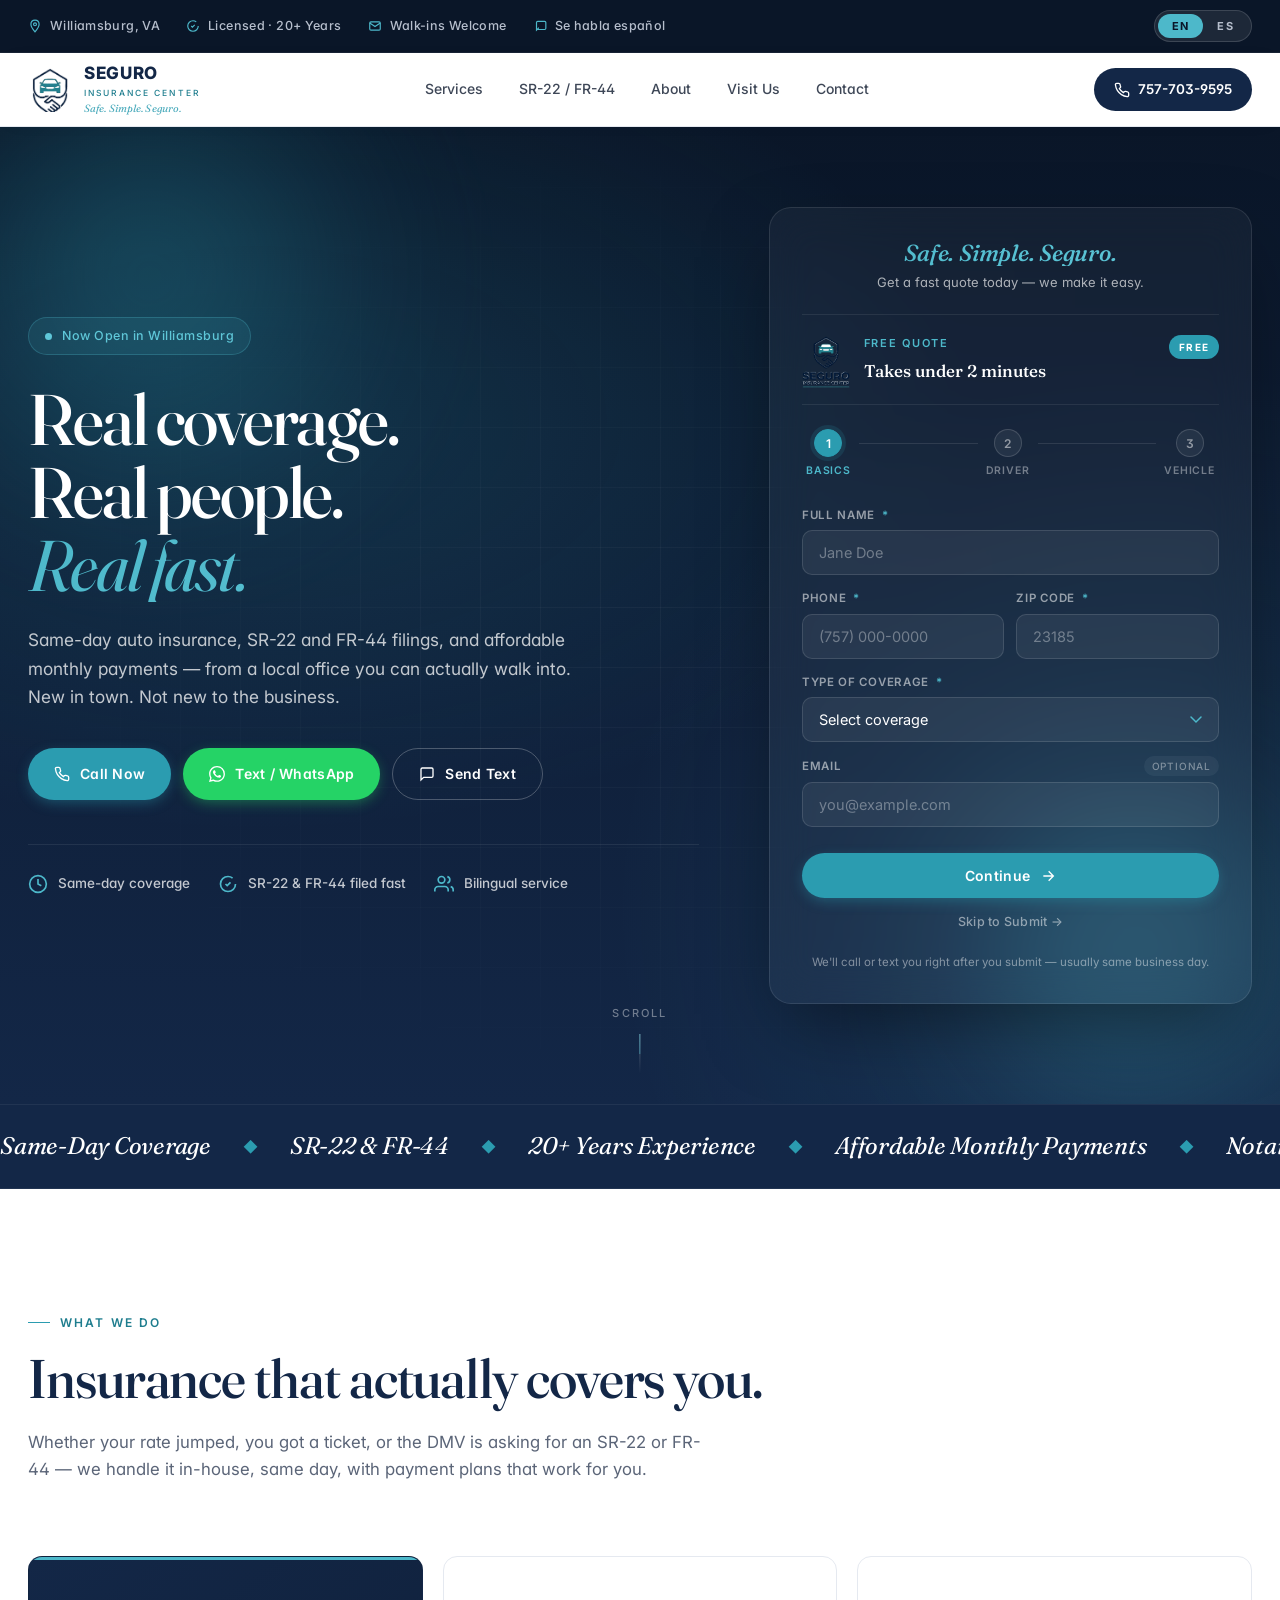
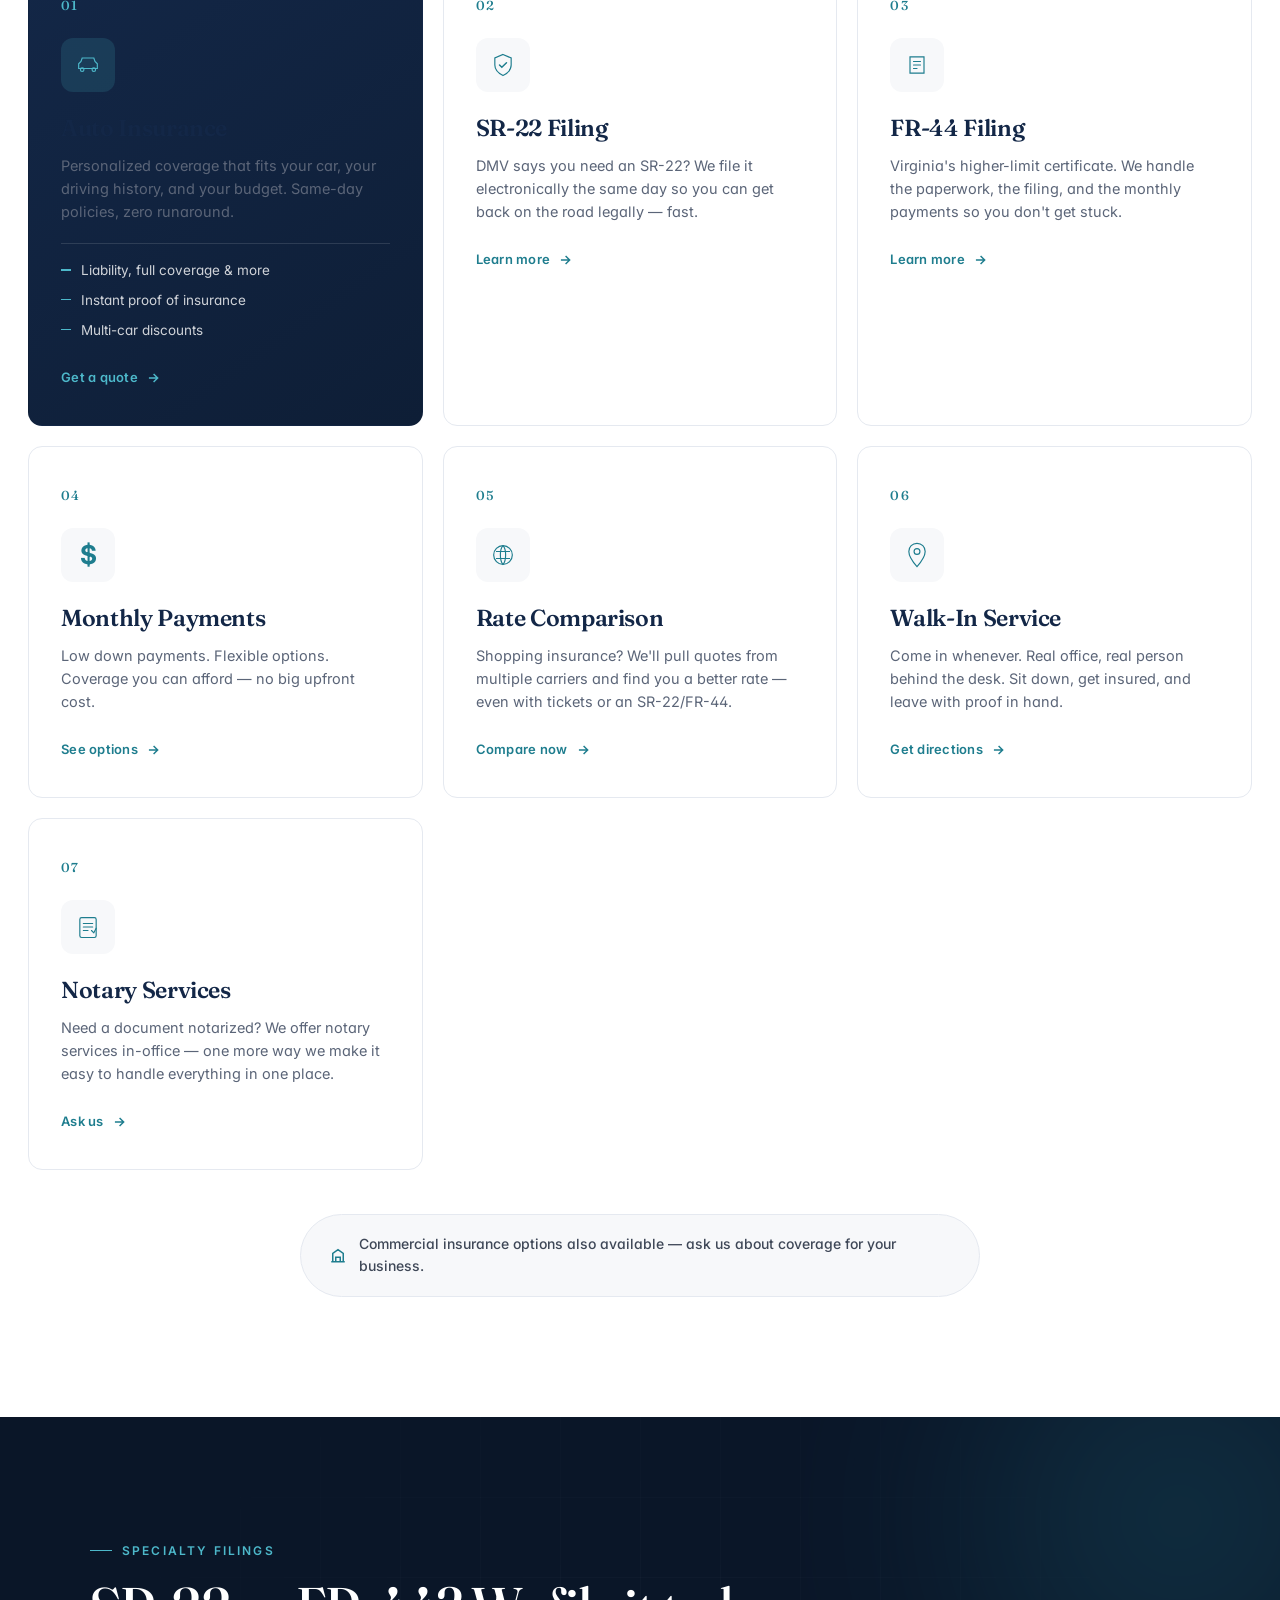
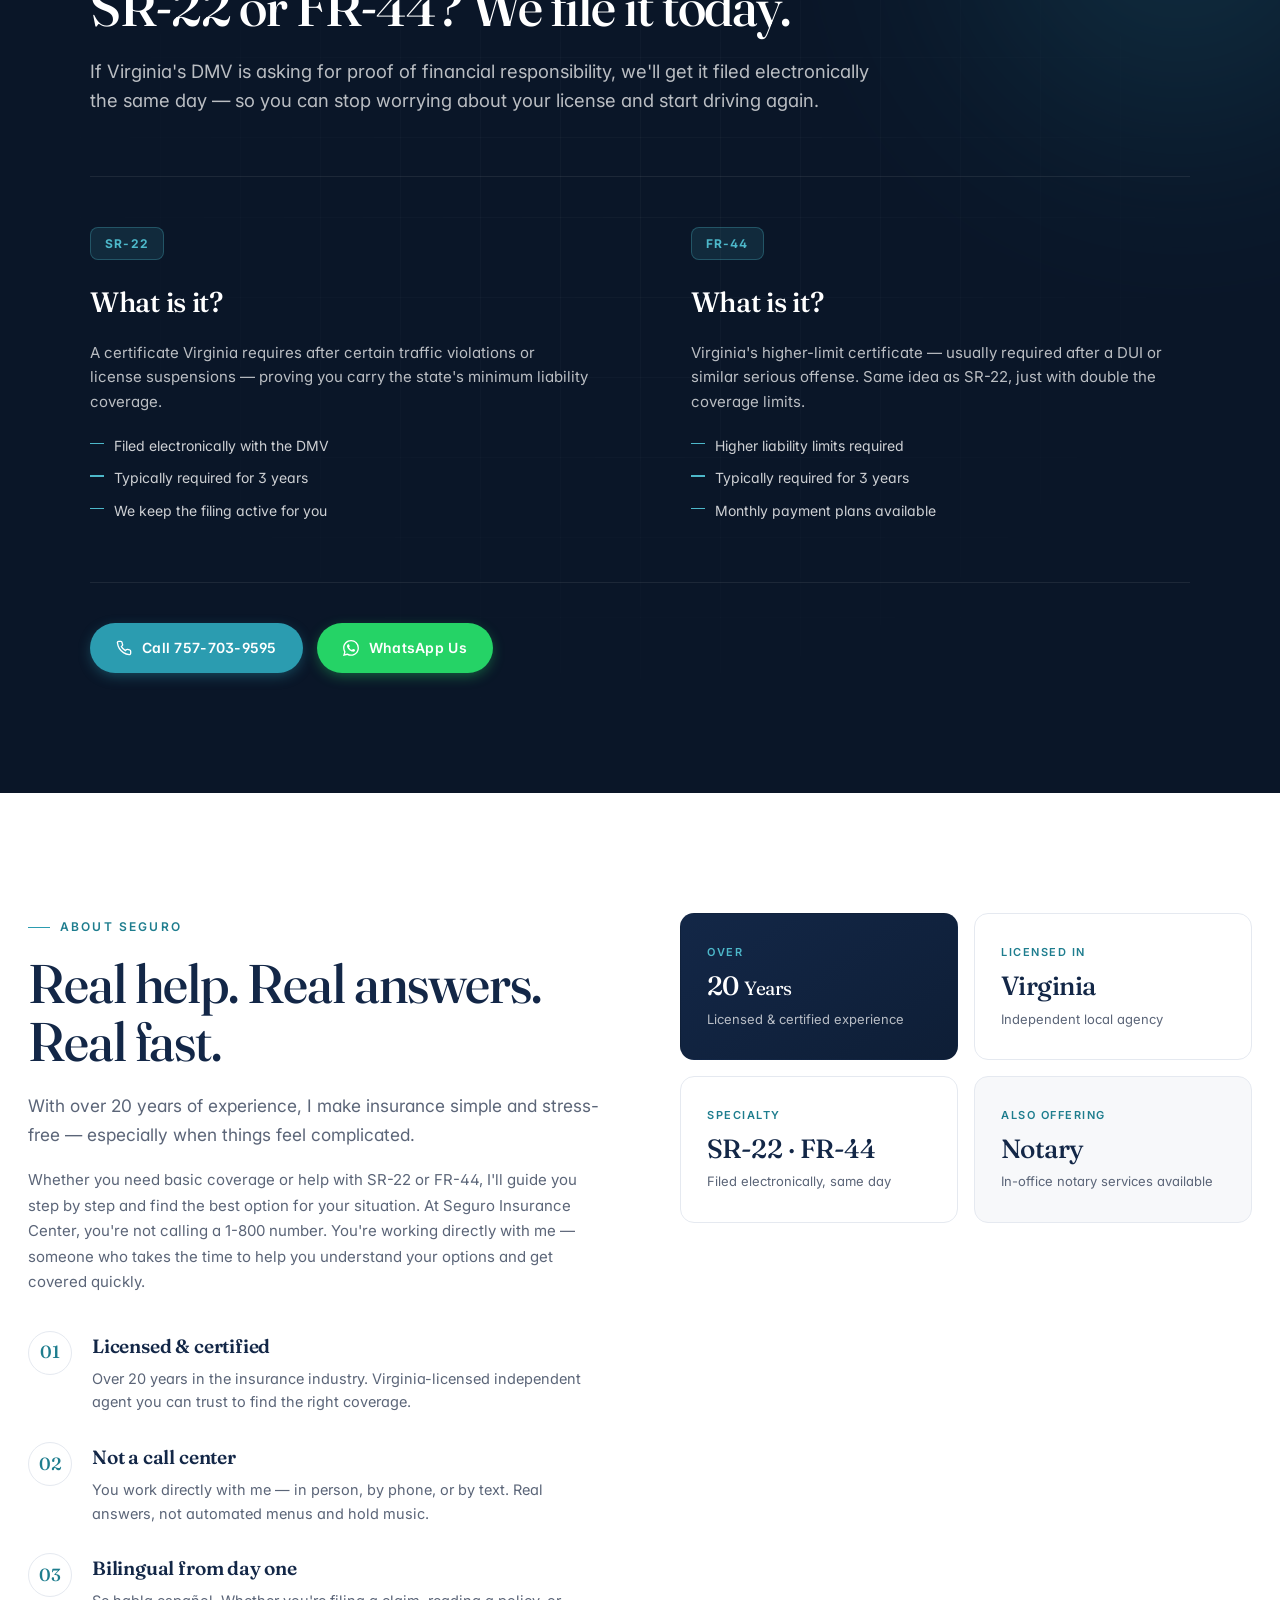
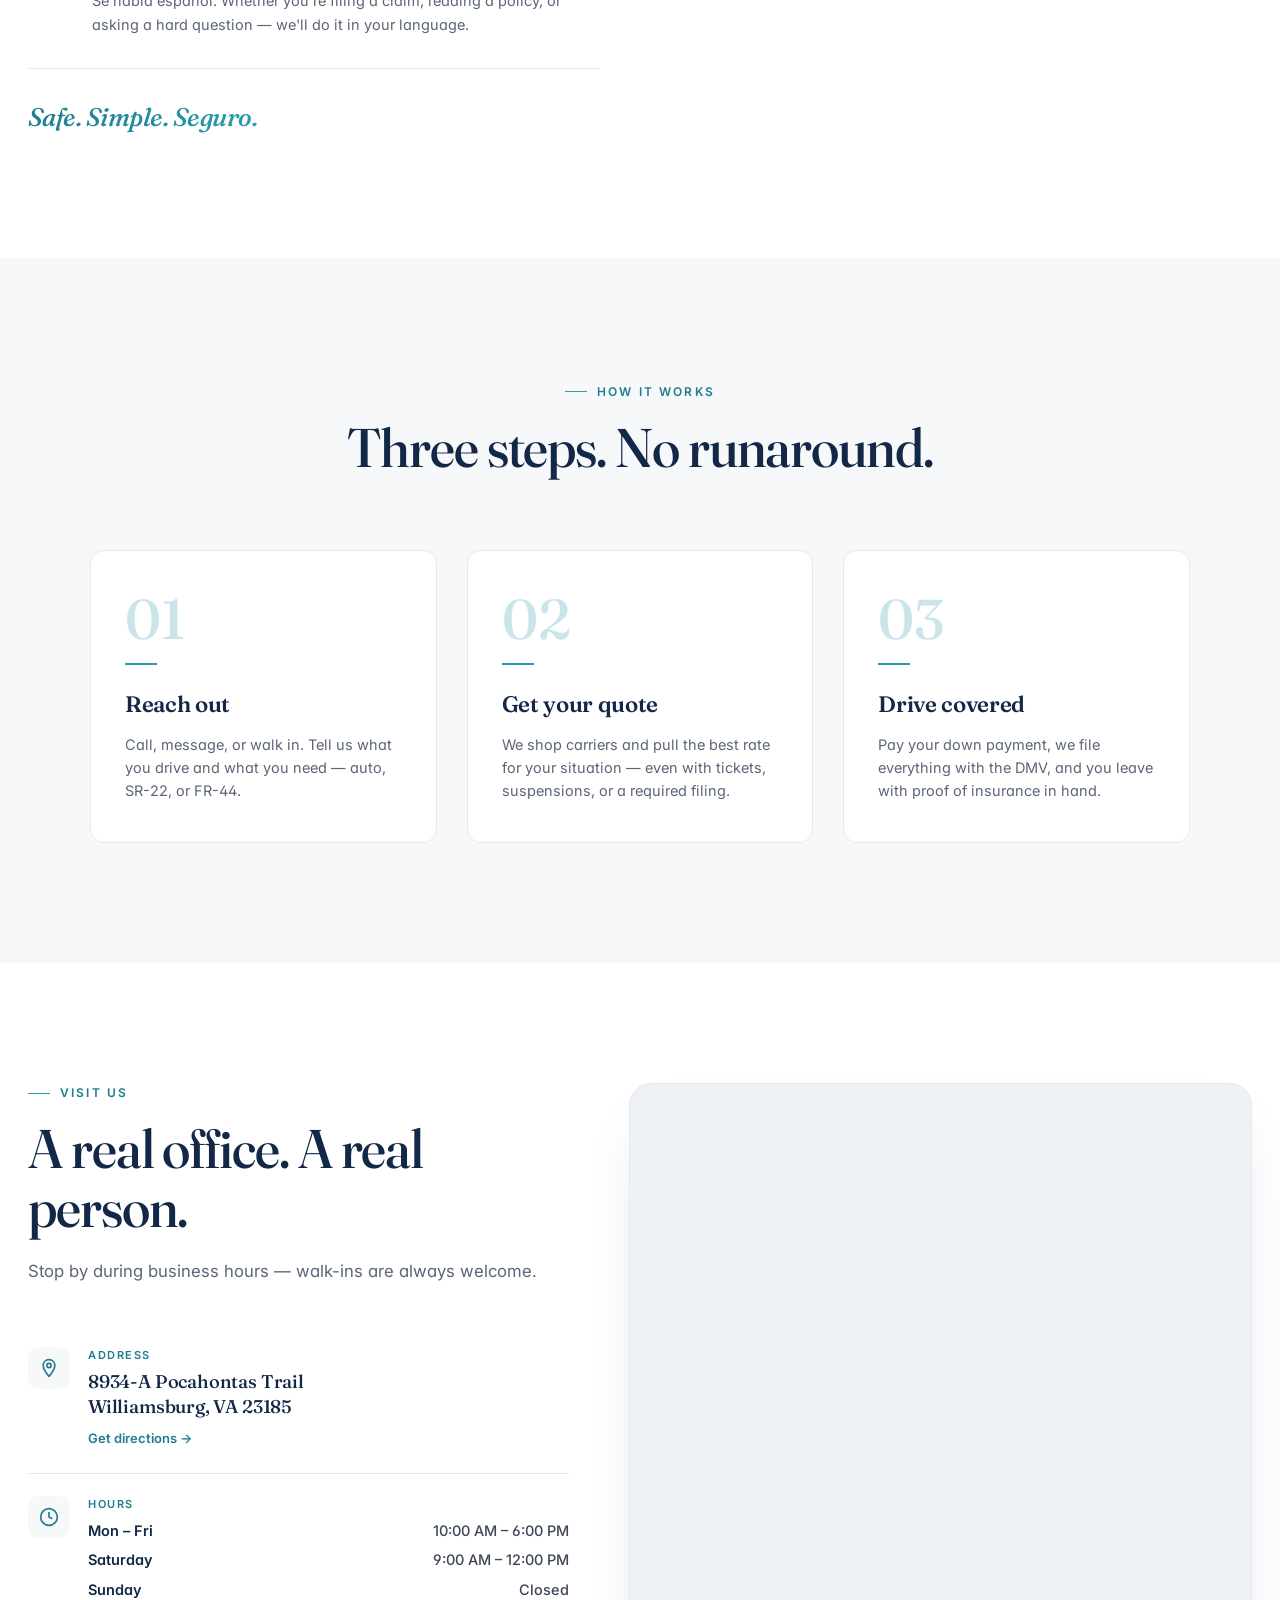
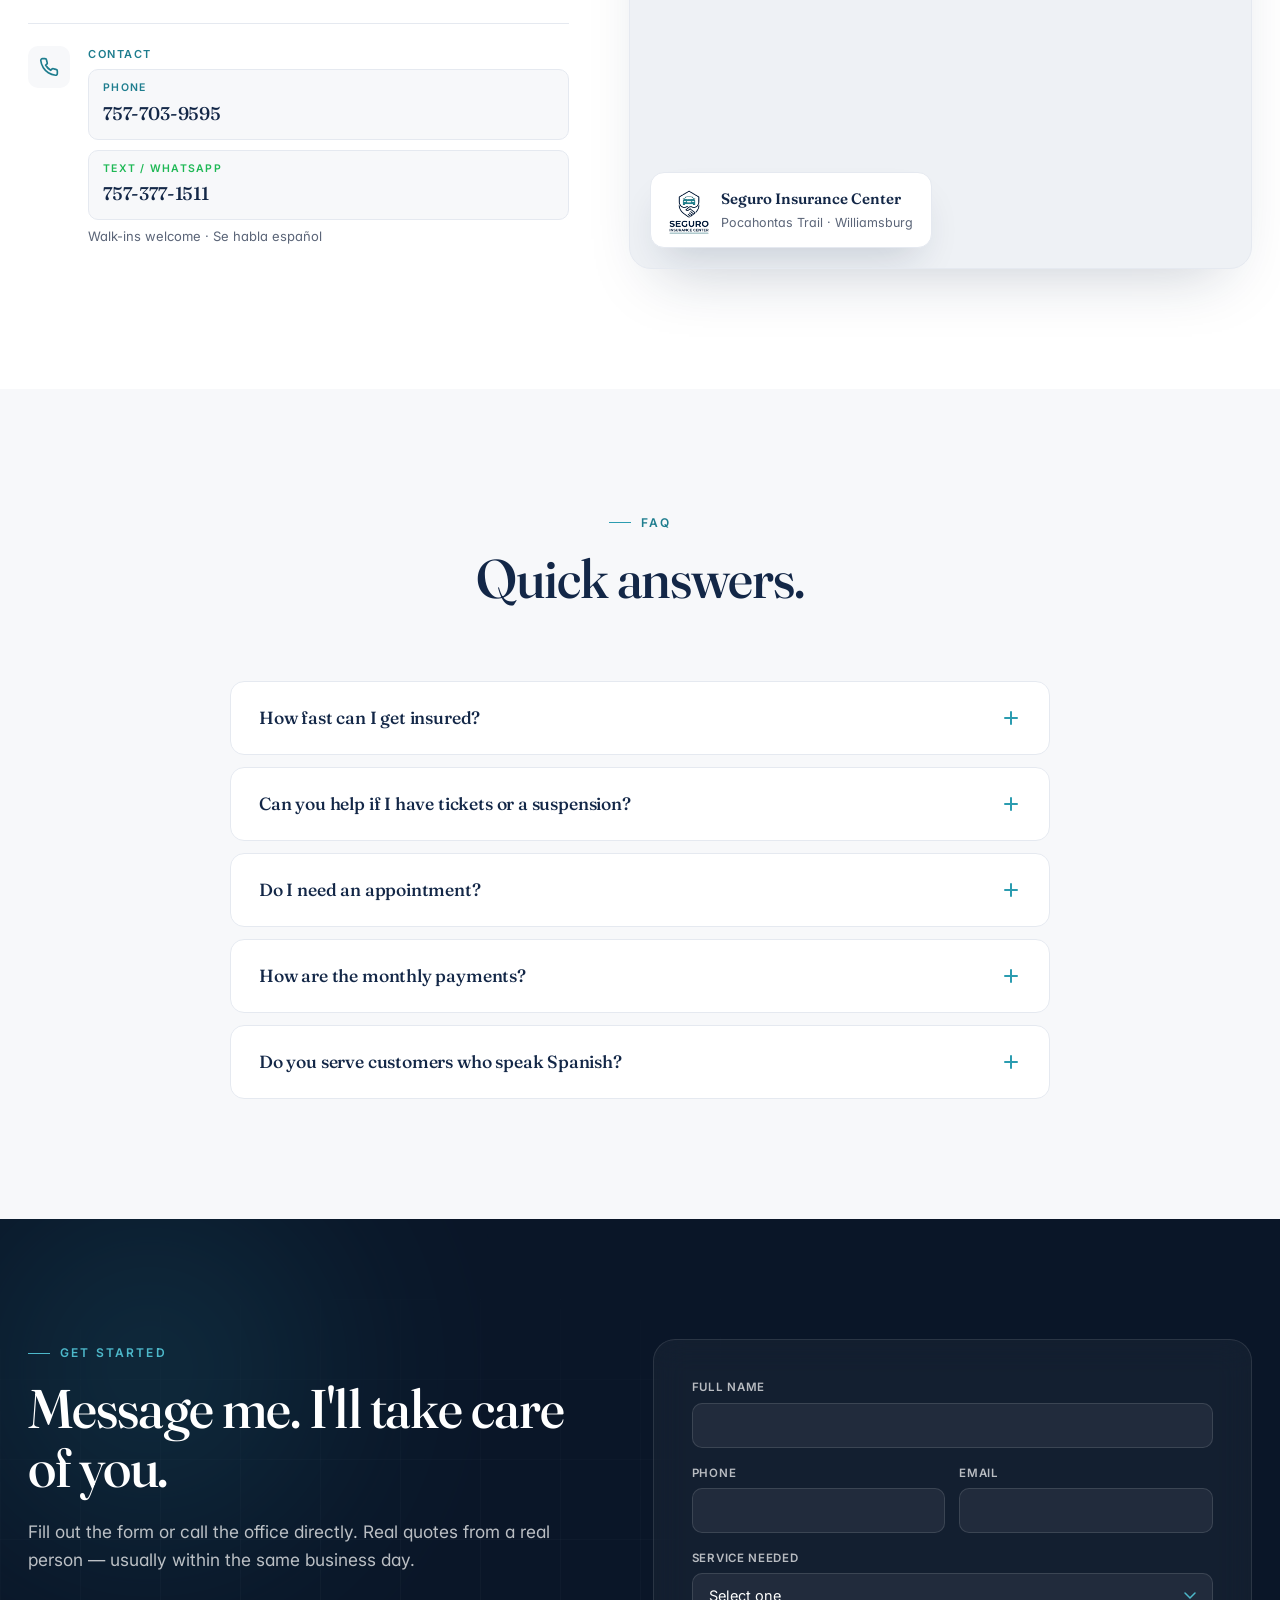
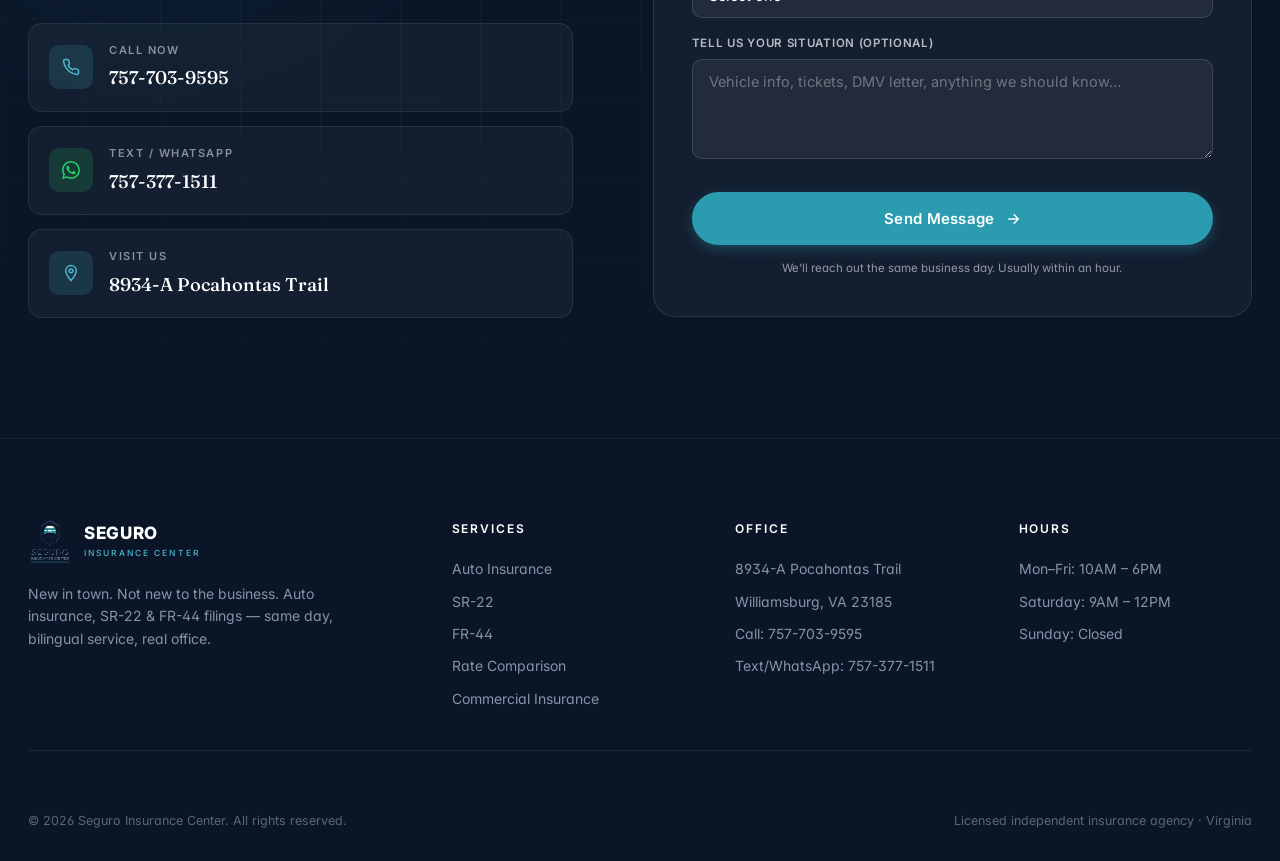
==== commit c17686f7: "Update index.html" ====
--- a/index.html
+++ b/index.html
@@ -927,7 +927,7 @@
           <div class="form-row">
             <label>
               <span class="form-label form-label-light" data-en="Tell us your situation (optional)" data-es="Cuéntanos tu situación (opcional)">Tell us your situation (optional)</span>
-              <textarea name="message" rows="3" data-en-placeholder="Vehicle info, tickets, DMV letter, anything we should know…" data-es-placeholder="Información del auto, multas, carta del DMV, lo que debemos saber…" placeholder="Vehicle info, tickets, DMV letter, anything we should know…"></textarea>
+              <textarea name="situation" rows="3" data-en-placeholder="Vehicle info, tickets, DMV letter, anything we should know…" data-es-placeholder="Información del auto, multas, carta del DMV, lo que debemos saber…" placeholder="Vehicle info, tickets, DMV letter, anything we should know…"></textarea>
             </label>
           </div>
           <button type="submit" class="btn btn-primary btn-block btn-large">
--- a/styles.css
+++ b/styles.css
@@ -470,7 +470,7 @@
 .nav-inner {
   max-width: var(--container);
   margin: 0 auto;
-  padding: 18px 28px;
+  padding: 12px 28px;
   display: flex;
   align-items: center;
   justify-content: space-between;
@@ -507,10 +507,7 @@
   display: flex;
   flex-direction: column;
   line-height: 1;
-}
-
-.logo-text {
-  display: none;
+  gap: 3px;
 }
 
 .logo-primary {
@@ -2346,6 +2343,47 @@
   tabindex: -1;
 }
 
+/* Form success state */
+.form-success-state {
+  display: flex;
+  flex-direction: column;
+  align-items: center;
+  justify-content: center;
+  text-align: center;
+  padding: 40px 20px;
+  min-height: 200px;
+}
+
+.form-success-icon {
+  width: 56px;
+  height: 56px;
+  background: var(--teal);
+  color: white;
+  border-radius: 50%;
+  display: grid;
+  place-items: center;
+  font-size: 24px;
+  font-weight: 700;
+  margin: 0 auto 16px;
+  box-shadow: 0 0 0 8px rgba(43, 156, 176, 0.15);
+}
+
+.form-success-title {
+  font-family: var(--font-display);
+  font-size: 1.6rem;
+  font-weight: 600;
+  color: var(--white);
+  margin-bottom: 8px;
+}
+
+.form-success-msg {
+  font-size: 14px;
+  color: rgba(255,255,255,0.7);
+  line-height: 1.5;
+  max-width: 28ch;
+  margin: 0 auto;
+}
+
 /* ============================================
    CARD TAGLINE (above quote form)
    ============================================ */
